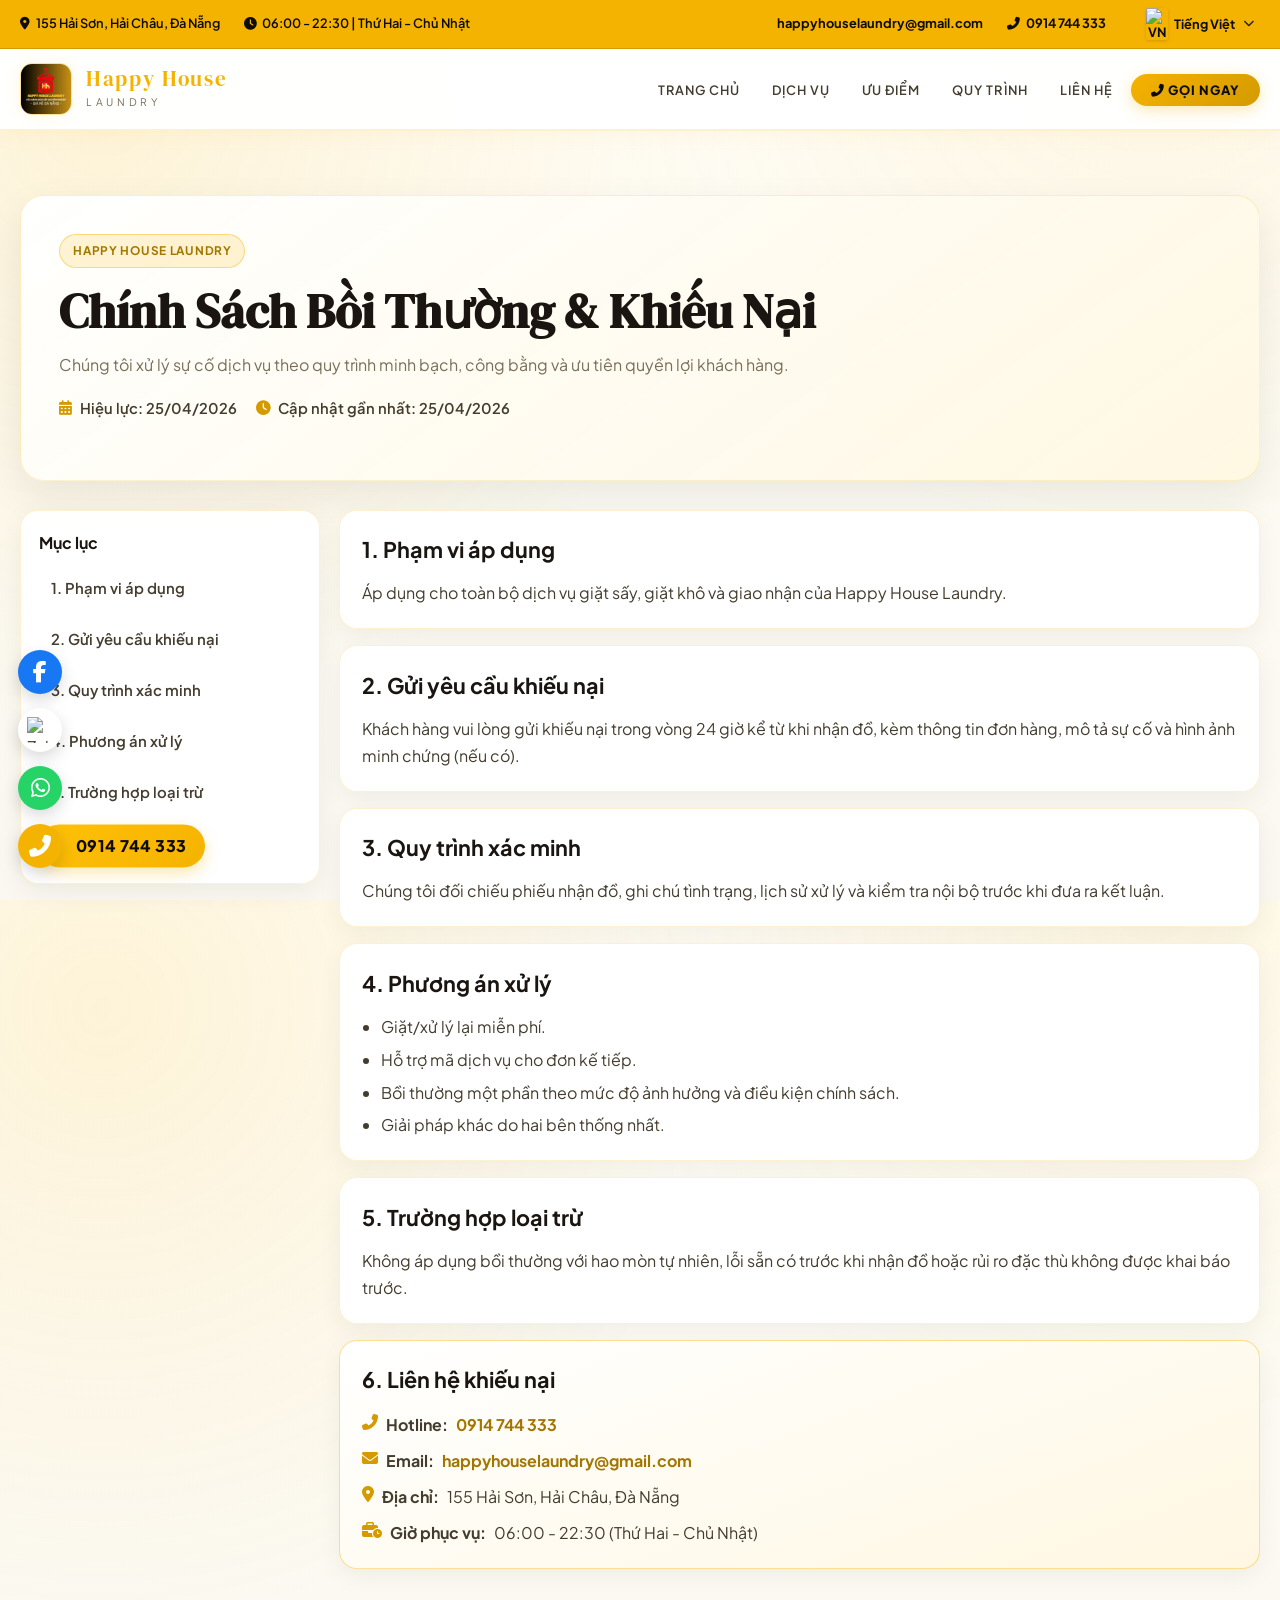
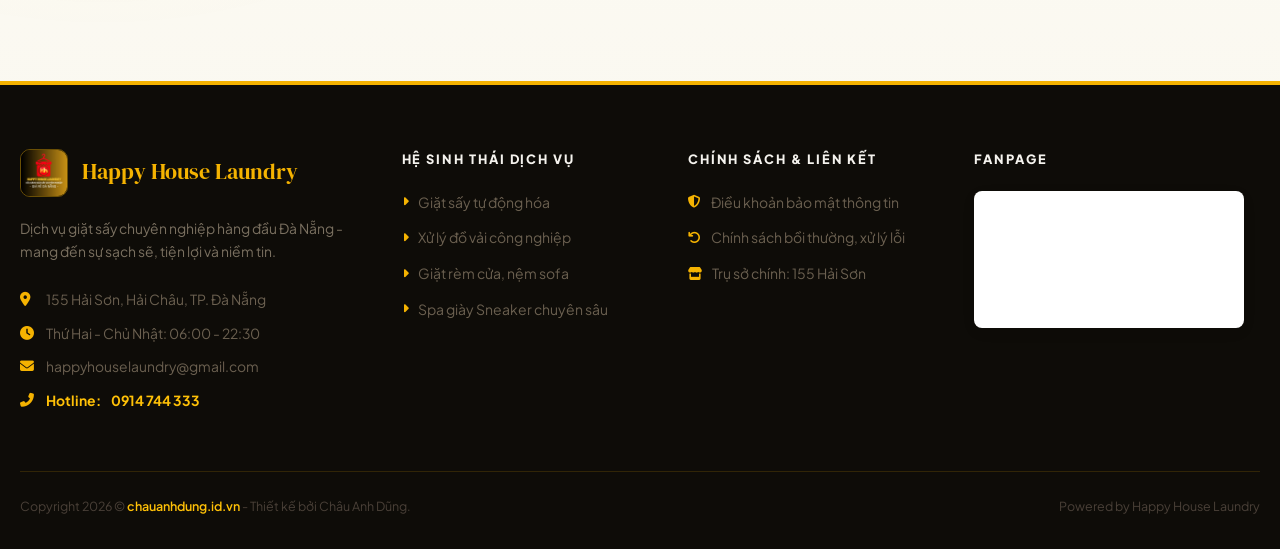
==== compensation-claims-policy-vi.html @ ca26ea30 "update" ====
<!DOCTYPE html>
<html lang="vi">
<head>
    <meta charset="UTF-8">
    <meta name="viewport" content="width=device-width, initial-scale=1.0">
    <title>Chính Sách Bồi Thường & Khiếu Nại | Happy House Laundry</title>
    <meta name="description" content="Chính sách bồi thường và xử lý khiếu nại của Happy House Laundry cho các vấn đề dịch vụ, hư hỏng và phương án xử lý.">
    <meta name="robots" content="index, follow">
    <link rel="canonical" href="https://happyhouselaundry.com/compensation-claims-policy-vi.html">
    <link rel="alternate" hreflang="vi" href="https://happyhouselaundry.com/compensation-claims-policy-vi.html">
    <link rel="alternate" hreflang="en" href="https://happyhouselaundry.com/compensation-claims-policy.html">
    <link rel="icon" type="image/png" sizes="32x32" href="/Picture/favicon-32x32.png">
    <link rel="apple-touch-icon" sizes="180x180" href="/Picture/apple-touch-icon.png">
    <link rel="preconnect" href="https://fonts.googleapis.com">
    <link rel="preconnect" href="https://fonts.gstatic.com" crossorigin>
    <link href="https://fonts.googleapis.com/css2?family=Plus+Jakarta+Sans:wght@300;400;500;600;700;800&family=DM+Serif+Display:ital@0;1&display=swap" rel="stylesheet">
    <link rel="stylesheet" href="https://cdnjs.cloudflare.com/ajax/libs/font-awesome/6.5.0/css/all.min.css">
    <link rel="stylesheet" href="./css/style.css">
</head>
<body class="policy-page">
    <div id="button-contact-vr">
        <a href="https://www.facebook.com/happyhouse.155haison" target="_blank" rel="noopener noreferrer" class="contact-btn contact-fb" aria-label="Facebook"><div class="contact-ring"></div><div class="contact-circle"><i class="fab fa-facebook-f"></i></div><span class="contact-tooltip">Fanpage Facebook</span></a>
        <a href="https://zalo.me/0914744333" target="_blank" rel="noopener noreferrer" class="contact-btn contact-zalo" aria-label="Zalo"><div class="contact-ring"></div><div class="contact-circle"><img src="https://upload.wikimedia.org/wikipedia/commons/9/91/Icon_of_Zalo.svg" alt="Zalo" onerror="this.onerror=null;this.src='https://page.widget.zalo.me/static/images/2.0/Logo.svg'" loading="lazy"></div><span class="contact-tooltip">Chat Zalo</span></a>
        <a href="https://wa.me/84914744333" target="_blank" rel="noopener noreferrer" class="contact-btn contact-wa" aria-label="WhatsApp"><div class="contact-ring"></div><div class="contact-circle"><i class="fab fa-whatsapp"></i></div><span class="contact-tooltip">Chat WhatsApp</span></a>
        <a href="tel:0914744333" class="contact-btn contact-phone" aria-label="Gọi ngay 0914 744 333"><div class="contact-ring"></div><div class="contact-circle"><i class="fas fa-phone-alt"></i></div><span class="phone-bar">0914 744 333</span></a>
    </div>

    <div class="top-bar" id="top-bar">
        <div class="container top-bar-inner">
            <div class="top-info"><span><i class="fas fa-map-marker-alt"></i>155 Hải Sơn, Hải Châu, Đà Nẵng</span><span><i class="fas fa-clock"></i>06:00 - 22:30 | Thứ Hai - Chủ Nhật</span></div>
            <div class="top-info">
                <span><a href="mailto:happyhouselaundry@gmail.com">happyhouselaundry@gmail.com</a></span>
                <span><i class="fas fa-phone-alt"></i><a href="tel:0914744333">0914 744 333</a></span>
                <div class="lang-selector">
                    <button class="lang-btn" aria-haspopup="true" aria-expanded="false"><img src="https://flagcdn.com/w20/vn.png" srcset="https://flagcdn.com/w40/vn.png 2x" alt="VN" class="flag" style="width:22px; border-radius:2px;" loading="lazy"> Tiếng Việt <i class="fas fa-chevron-down" style="font-size:0.7rem; margin-left:2px; color: var(--dark-800);"></i></button>
                    <ul class="lang-menu"><li><a href="compensation-claims-policy.html"><img src="https://flagcdn.com/w20/us.png" srcset="https://flagcdn.com/w40/us.png 2x" alt="US" class="flag" style="width:20px; border-radius:2px;" loading="lazy"> English</a></li></ul>
                </div>
            </div>
        </div>
    </div>

    <header class="navbar" id="main-nav" role="banner">
        <div class="container navbar-inner">
            <a href="index.html" class="logo-wrap" aria-label="Happy House Laundry - Trang chủ"><img src="./Picture/logo.jpg" alt="Logo Happy House Laundry" class="logo-img" loading="lazy"><div><div class="logo-text-main">Happy House</div><div class="logo-text-sub">Laundry</div></div></a>
            <nav aria-label="Điều hướng chính">
                <ul class="nav-links">
                    <li><a href="index.html#hero">Trang Chủ</a></li><li><a href="index.html#services">Dịch Vụ</a></li><li><a href="index.html#why-us">Ưu Điểm</a></li><li><a href="index.html#process">Quy Trình</a></li><li><a href="index.html#contact">Liên Hệ</a></li><li><a href="tel:0914744333" class="nav-cta"><i class="fas fa-phone-alt"></i> Gọi Ngay</a></li>
                </ul>
            </nav>
            <div class="mobile-controls"><a href="compensation-claims-policy.html" class="mobile-lang-btn" aria-label="Switch to English"><img src="https://flagcdn.com/w20/us.png" srcset="https://flagcdn.com/w40/us.png 2x" alt="EN" loading="lazy"><span>EN</span></a><button class="hamburger" id="hamburger-btn" aria-label="Mở menu" aria-expanded="false"><span></span><span></span><span></span></button></div>
        </div>
        <div class="mobile-nav" id="mobile-nav" role="navigation" aria-label="Menu di động">
            <a href="index.html#hero">Trang Chủ</a><a href="index.html#services">Dịch Vụ</a><a href="index.html#why-us">Ưu Điểm</a><a href="index.html#process">Quy Trình</a><a href="index.html#contact">Liên Hệ</a><a href="tel:0914744333" class="mobile-cta"><i class="fas fa-phone-alt"></i> Gọi Ngay: 0914 744 333</a>
        </div>
    </header>

    <main id="main-content" class="section-pad policy-main">
        <div class="container">
            <section class="policy-hero reveal">
                <span class="policy-eyebrow">Happy House Laundry</span>
                <h1>Chính Sách Bồi Thường &amp; Khiếu Nại</h1>
                <p>Chúng tôi xử lý sự cố dịch vụ theo quy trình minh bạch, công bằng và ưu tiên quyền lợi khách hàng.</p>
                <div class="policy-meta"><span><i class="fas fa-calendar-alt"></i> Hiệu lực: 25/04/2026</span><span><i class="fas fa-clock"></i> Cập nhật gần nhất: 25/04/2026</span></div>
            </section>
            <section class="policy-layout">
                <aside class="policy-toc reveal-left" aria-label="Mục lục chính sách bồi thường">
                    <h2>Mục lục</h2>
                    <ul><li><a href="#scope">1. Phạm vi áp dụng</a></li><li><a href="#submission">2. Gửi yêu cầu khiếu nại</a></li><li><a href="#investigation">3. Quy trình xác minh</a></li><li><a href="#resolution">4. Phương án xử lý</a></li><li><a href="#exclusions">5. Trường hợp loại trừ</a></li><li><a href="#contact">6. Liên hệ khiếu nại</a></li></ul>
                </aside>
                <div class="policy-content reveal-right">
                    <article class="policy-card" id="scope"><h2>1. Phạm vi áp dụng</h2><p>Áp dụng cho toàn bộ dịch vụ giặt sấy, giặt khô và giao nhận của Happy House Laundry.</p></article>
                    <article class="policy-card" id="submission"><h2>2. Gửi yêu cầu khiếu nại</h2><p>Khách hàng vui lòng gửi khiếu nại trong vòng 24 giờ kể từ khi nhận đồ, kèm thông tin đơn hàng, mô tả sự cố và hình ảnh minh chứng (nếu có).</p></article>
                    <article class="policy-card" id="investigation"><h2>3. Quy trình xác minh</h2><p>Chúng tôi đối chiếu phiếu nhận đồ, ghi chú tình trạng, lịch sử xử lý và kiểm tra nội bộ trước khi đưa ra kết luận.</p></article>
                    <article class="policy-card" id="resolution"><h2>4. Phương án xử lý</h2><ul><li>Giặt/xử lý lại miễn phí.</li><li>Hỗ trợ mã dịch vụ cho đơn kế tiếp.</li><li>Bồi thường một phần theo mức độ ảnh hưởng và điều kiện chính sách.</li><li>Giải pháp khác do hai bên thống nhất.</li></ul></article>
                    <article class="policy-card" id="exclusions"><h2>5. Trường hợp loại trừ</h2><p>Không áp dụng bồi thường với hao mòn tự nhiên, lỗi sẵn có trước khi nhận đồ hoặc rủi ro đặc thù không được khai báo trước.</p></article>
                    <article class="policy-card policy-contact-card" id="contact"><h2>6. Liên hệ khiếu nại</h2><div class="policy-contact-grid"><div><i class="fas fa-phone-alt"></i> <strong>Hotline:</strong> <a href="tel:0914744333">0914 744 333</a></div><div><i class="fas fa-envelope"></i> <strong>Email:</strong> <a href="mailto:happyhouselaundry@gmail.com">happyhouselaundry@gmail.com</a></div><div><i class="fas fa-map-marker-alt"></i> <strong>Địa chỉ:</strong> 155 Hải Sơn, Hải Châu, Đà Nẵng</div><div><i class="fas fa-business-time"></i> <strong>Giờ phục vụ:</strong> 06:00 - 22:30 (Thứ Hai - Chủ Nhật)</div></div></article>
                </div>
            </section>
        </div>
    </main>

    <button id="back-to-top" class="back-to-top" aria-label="Cuộn lên đầu trang"><i class="fas fa-arrow-up"></i></button>
    <footer class="footer" id="footer" role="contentinfo">
        <div class="container">
            <div class="footer-grid">
                <div class="footer-brand"><div class="footer-logo-row"><img src="./Picture/logo.jpg" alt="Logo Happy House Laundry" class="footer-logo-img" loading="lazy"><span class="footer-brand-name">Happy House Laundry</span></div><p class="footer-brand-desc">Dịch vụ giặt sấy chuyên nghiệp hàng đầu Đà Nẵng - mang đến sự sạch sẽ, tiện lợi và niềm tin.</p><div class="footer-contact-row"><i class="fas fa-map-marker-alt"></i> 155 Hải Sơn, Hải Châu, TP. Đà Nẵng</div><div class="footer-contact-row"><i class="fas fa-clock"></i> Thứ Hai - Chủ Nhật: 06:00 - 22:30</div><div class="footer-contact-row"><i class="fas fa-envelope"></i> <a href="mailto:happyhouselaundry@gmail.com">happyhouselaundry@gmail.com</a></div><div class="footer-contact-row" style="color: var(--gold-400); font-weight: 700;"><i class="fas fa-phone-alt"></i> Hotline: <a href="tel:0914744333" style="color: var(--gold-400);">0914 744 333</a></div></div>
                <div><h4 class="footer-title">Hệ Sinh Thái Dịch Vụ</h4><ul class="footer-links"><li><a href="index.html#services"><i class="fas fa-caret-right"></i> Giặt sấy tự động hóa</a></li><li><a href="index.html#services"><i class="fas fa-caret-right"></i> Xử lý đồ vải công nghiệp</a></li><li><a href="index.html#services"><i class="fas fa-caret-right"></i> Giặt rèm cửa, nệm sofa</a></li><li><a href="index.html#services"><i class="fas fa-caret-right"></i> Spa giày Sneaker chuyên sâu</a></li></ul></div>
                <div><h4 class="footer-title">Chính Sách & Liên Kết</h4><ul class="footer-links"><li><a href="privacy-policy-vi.html"><i class="fas fa-shield-alt"></i> Điều khoản bảo mật thông tin</a></li><li><a href="compensation-claims-policy-vi.html"><i class="fas fa-undo"></i> Chính sách bồi thường, xử lý lỗi</a></li><li><a href="index.html#contact"><i class="fas fa-store"></i> Trụ sở chính: 155 Hải Sơn</a></li></ul></div>
                <div><h4 class="footer-title">Fanpage</h4><div style="border-radius: 8px; overflow: hidden; background: var(--white); box-shadow: 0 4px 15px rgba(0,0,0,0.05); display: inline-block;"><iframe loading="lazy" src="https://www.facebook.com/plugins/page.php?href=https%3A%2F%2Fwww.facebook.com%2Fhappyhouse.155haison&tabs=&width=270&height=130&small_header=false&adapt_container_width=true&hide_cover=false&show_facepile=false&appId" width="270" height="130" style="border:none;overflow:hidden" scrolling="no" frameborder="0" allowfullscreen="true" allow="autoplay; clipboard-write; encrypted-media; picture-in-picture; web-share"></iframe></div></div>
            </div>
            <div class="footer-bottom"><p>Copyright 2026 © <a href="https://chauanhdung.id.vn" target="_blank" rel="noopener noreferrer">chauanhdung.id.vn</a> - Thiết kế bởi Châu Anh Dũng.</p><p>Powered by Happy House Laundry</p></div>
        </div>
    </footer>
    <script src="./js/main.js" defer></script>
</body>
</html>
---- css/style.css ----
/* ============================================================
   HAPPY HOUSE LAUNDRY — style.css (Optimized v2)
   ============================================================ */

/* ============================================================
   LANGUAGE SELECTOR
   ============================================================ */
.lang-selector {
    position: relative;
    margin-left: 0.5rem;
}

.lang-btn {
    background: transparent;
    border: none;
    padding: 0;
    margin-left: 0.5rem;
    font-family: var(--font-body);
    font-size: 0.8rem;
    font-weight: 700;
    color: var(--dark-950);
    cursor: pointer;
    display: flex;
    align-items: center;
    gap: 0.4rem;
    transition: color 0.25s;
}

.lang-btn:hover {
    color: var(--dark-800);
}

.lang-btn img.flag {
    width: 22px;
    border-radius: 2px;
    box-shadow: 0 1px 3px rgba(0, 0, 0, 0.15);
}

.lang-menu {
    position: absolute;
    top: calc(100% + 10px);
    right: 0;
    background: var(--white);
    border: 1px solid var(--border-subtle);
    border-radius: 8px;
    box-shadow: 0 10px 25px rgba(0, 0, 0, 0.1);
    list-style: none;
    min-width: 130px;
    opacity: 0;
    visibility: hidden;
    transform: translateY(-10px);
    transition: all 0.3s var(--ease-smooth);
    z-index: 100;
}

.lang-selector:hover .lang-menu,
.lang-menu.show {
    opacity: 1;
    visibility: visible;
    transform: translateY(0);
}

.lang-menu a {
    display: flex !important;
    align-items: center;
    gap: 0.5rem;
    padding: 0.75rem 1rem !important;
    color: var(--text-secondary) !important;
    text-transform: none !important;
    font-weight: 500 !important;
    letter-spacing: normal !important;
    border-radius: 8px;
}

.lang-menu a::after {
    display: none !important;
}

.lang-menu a:hover {
    background: var(--light-50);
    color: var(--gold-600) !important;
}

.mobile-lang-switch {
    border-top: 1px solid var(--light-200);
    margin-top: 1rem;
    padding-top: 1rem;
}

.mobile-lang-switch a {
    display: flex !important;
    align-items: center;
    gap: 0.5rem;
    border-bottom: none !important;
    font-size: 0.95rem !important;
    color: var(--text-primary) !important;
}

/* ============================================================
   DESIGN SYSTEM — CSS VARIABLES
   ============================================================ */
:root {
    /* GOLD PALETTE */
    --gold-100: #FFF8E1;
    --gold-200: #FFECB3;
    --gold-300: #FFD54F;
    --gold-400: #FFC107;
    --gold-500: #F5B301;
    --gold-600: #D49A00;
    --gold-700: #A37600;
    --gold-glow: rgba(245, 179, 1, 0.30);
    --gold-glow-sm: rgba(245, 179, 1, 0.12);

    /* BASE */
    --white: #FFFFFF;
    --off-white: #FDFCF8;
    --light-50: #FAF9F5;
    --light-100: #F5F2EA;
    --light-200: #EDE9DC;
    --light-300: #DDD7C8;

    /* DARK */
    --dark-950: #0E0C08;
    --dark-900: #1A1713;
    --dark-800: #241F18;
    --dark-700: #302A20;

    /* TEXT */
    --text-primary: #1A1510;
    --text-secondary: #443C2E;
    --text-muted: #7A6E58;
    --text-gold: var(--gold-600);

    /* SURFACES */
    --surface-base: var(--white);
    --surface-raised: var(--off-white);
    --surface-card: var(--light-100);

    /* BORDERS */
    --border-subtle: rgba(245, 179, 1, 0.18);
    --border-medium: rgba(245, 179, 1, 0.40);
    --border-strong: rgba(245, 179, 1, 0.75);

    /* FONTS */
    --font-display: 'DM Serif Display', serif;
    --font-body: 'Plus Jakarta Sans', sans-serif;

    /* SPACING */
    --space-xs: 0.5rem;
    --space-sm: 1rem;
    --space-md: 2rem;
    --space-lg: 4rem;
    --space-xl: 7rem;

    /* TRANSITION */
    --ease-smooth: cubic-bezier(0.4, 0, 0.2, 1);
}

/* ============================================================
   RESET & BASE
   ============================================================ */
*,
*::before,
*::after {
    box-sizing: border-box;
    margin: 0;
    padding: 0;
}

html {
    scroll-behavior: smooth;
    overflow-x: hidden;
    height: 100%;
}

body {
    font-family: var(--font-body);
    background-color: var(--white);
    color: var(--text-secondary);
    line-height: 1.7;
    overflow-x: hidden;
    margin: 0;
    padding: 0;
    min-height: 100%;
    isolation: isolate;
}

img {
    max-width: 100%;
    display: block;
}

a {
    text-decoration: none;
    color: inherit;
}

/* ============================================================
   LAYOUT UTILITIES
   ============================================================ */
.container {
    width: min(1280px, 100% - 2.5rem);
    margin-inline: auto;
}

.section-pad {
    padding-block: var(--space-xl);
}

.section-pad-sm {
    padding-block: var(--space-lg);
}

/* ============================================================
   ANIMATIONS
   ============================================================ */
@keyframes fadeInUp {
    from {
        opacity: 0;
        transform: translateY(32px);
    }

    to {
        opacity: 1;
        transform: translateY(0);
    }
}

@keyframes fadeInLeft {
    from {
        opacity: 0;
        transform: translateX(-32px);
    }

    to {
        opacity: 1;
        transform: translateX(0);
    }
}

@keyframes fadeInRight {
    from {
        opacity: 0;
        transform: translateX(32px);
    }

    to {
        opacity: 1;
        transform: translateX(0);
    }
}

@keyframes glow-pulse {

    0%,
    100% {
        box-shadow: 0 0 20px var(--gold-glow);
    }

    50% {
        box-shadow: 0 0 40px var(--gold-glow), 0 0 80px rgba(245, 179, 1, 0.15);
    }
}

@keyframes spin-slow {
    from {
        transform: rotate(0deg);
    }

    to {
        transform: rotate(360deg);
    }
}

@keyframes shimmer {
    0% {
        background-position: -200% center;
    }

    100% {
        background-position: 200% center;
    }
}

@keyframes float-badge {

    0%,
    100% {
        transform: translateY(0);
    }

    50% {
        transform: translateY(-8px);
    }
}

@keyframes bar-grow {
    from {
        width: 0;
    }

    to {
        width: 6rem;
    }
}

@keyframes contact-pulse {
    0% {
        transform: scale(1);
        opacity: 0.8;
    }

    50%,
    100% {
        transform: scale(1.6);
        opacity: 0;
    }
}

@keyframes ring-shake {

    0%,
    100% {
        transform: rotate(0deg);
    }

    25% {
        transform: rotate(-20deg);
    }

    75% {
        transform: rotate(20deg);
    }
}

@keyframes phone-shake {

    0%,
    50%,
    100% {
        transform: rotate(0deg);
    }

    10%,
    30% {
        transform: rotate(-15deg);
    }

    20%,
    40% {
        transform: rotate(15deg);
    }
}

@keyframes phone-pause {

    0%,
    100% {
        transform: rotate(0deg);
    }
}

/* ============================================================
   SCROLL REVEAL
   ============================================================ */
.reveal {
    opacity: 0;
    transform: translateY(28px);
    transition: opacity 0.7s var(--ease-smooth), transform 0.7s var(--ease-smooth);
}

.reveal.visible {
    opacity: 1;
    transform: translateY(0);
}

.reveal-left {
    opacity: 0;
    transform: translateX(-28px);
    transition: opacity 0.7s var(--ease-smooth), transform 0.7s var(--ease-smooth);
}

.reveal-left.visible {
    opacity: 1;
    transform: translateX(0);
}

.reveal-right {
    opacity: 0;
    transform: translateX(28px);
    transition: opacity 0.7s var(--ease-smooth), transform 0.7s var(--ease-smooth);
}

.reveal-right.visible {
    opacity: 1;
    transform: translateX(0);
}

/* Stagger delays */
.delay-1 {
    transition-delay: 0.10s;
}

.delay-2 {
    transition-delay: 0.20s;
}

.delay-3 {
    transition-delay: 0.30s;
}

.delay-4 {
    transition-delay: 0.40s;
}

.delay-5 {
    transition-delay: 0.50s;
}

.delay-6 {
    transition-delay: 0.60s;
}

/* ============================================================
   TYPOGRAPHY
   ============================================================ */
.display-title {
    font-family: var(--font-display);
    color: var(--text-primary);
    line-height: 1.15;
}

.section-label {
    font-size: 0.75rem;
    font-weight: 700;
    letter-spacing: 0.2em;
    text-transform: uppercase;
    color: var(--gold-500);
    display: inline-flex;
    align-items: center;
    gap: 0.5rem;
}

.section-label::before {
    content: '';
    display: inline-block;
    width: 1.5rem;
    height: 2px;
    background: var(--gold-500);
    border-radius: 2px;
}

/* ============================================================
   GOLD DIVIDER
   ============================================================ */
.gold-divider {
    width: 4rem;
    height: 3px;
    background: linear-gradient(90deg, var(--gold-500), var(--gold-300), var(--gold-500));
    background-size: 200% 100%;
    border-radius: 99px;
    animation: shimmer 2.5s ease infinite;
}

/* ============================================================
   BUTTON SYSTEM
   ============================================================ */
.btn {
    display: inline-flex;
    align-items: center;
    gap: 0.625rem;
    font-family: var(--font-body);
    font-weight: 700;
    font-size: 0.875rem;
    letter-spacing: 0.05em;
    text-transform: uppercase;
    border-radius: 9999px;
    padding: 0.875rem 2rem;
    transition: all 0.3s var(--ease-smooth);
    cursor: pointer;
    border: none;
}

.btn-primary {
    background: linear-gradient(135deg, var(--gold-500) 0%, var(--gold-400) 50%, var(--gold-600) 100%);
    color: var(--dark-950);
    box-shadow: 0 4px 20px var(--gold-glow);
}

.btn-primary:hover {
    transform: translateY(-2px);
    box-shadow: 0 8px 30px var(--gold-glow), 0 0 0 3px var(--gold-300);
    background: linear-gradient(135deg, var(--gold-400) 0%, var(--gold-500) 50%, var(--gold-500) 100%);
}

.btn-outline {
    background: transparent;
    color: var(--gold-700);
    border: 2px solid var(--gold-500);
}

.btn-outline:hover {
    background: var(--gold-100);
    border-color: var(--gold-600);
    box-shadow: 0 4px 16px var(--gold-glow-sm);
    transform: translateY(-2px);
}

/* ============================================================
   TOP BAR
   ============================================================ */
.top-bar {
    background: var(--gold-500);
    border-bottom: 1px solid var(--gold-600);
    padding: 0.5rem 0;
    font-size: 0.8rem;
    color: var(--dark-950);
    font-weight: 600;
    position: relative;
    z-index: 1000;
}

.top-bar-inner {
    display: flex;
    justify-content: space-between;
    align-items: center;
}

.top-bar a {
    color: var(--dark-950);
    font-weight: 700;
}

.top-bar a:hover {
    color: var(--dark-800);
    text-decoration: underline;
}

.top-bar .top-info {
    display: flex;
    gap: 1.5rem;
    align-items: center;
}

.top-bar .top-info i {
    color: var(--dark-950);
    margin-right: 0.35rem;
}

/* ============================================================
   NAVIGATION
   ============================================================ */
.navbar {
    position: sticky;
    top: 0;
    z-index: 900;
    background: rgba(255, 255, 255, 0.96);
    backdrop-filter: blur(20px);
    -webkit-backdrop-filter: blur(20px);
    border-bottom: 2px solid var(--border-subtle);
    box-shadow: 0 2px 20px rgba(245, 179, 1, 0.08);
    padding: 0.875rem 0;
}

.navbar-inner {
    display: flex;
    align-items: center;
    justify-content: space-between;
    gap: 1rem;
}

/* Logo */
.logo-wrap {
    display: flex;
    align-items: center;
    gap: 0.875rem;
}

.logo-img {
    width: 52px;
    height: 52px;
    border-radius: 12px;
    object-fit: cover;
    border: 1.5px solid var(--border-medium);
    box-shadow: 0 0 16px var(--gold-glow-sm);
    transition: transform 0.3s var(--ease-smooth), box-shadow 0.3s;
}

.logo-wrap:hover .logo-img {
    transform: scale(1.06);
    box-shadow: 0 0 24px var(--gold-glow);
}

.logo-text-main {
    font-family: var(--font-display);
    font-size: 1.3rem;
    color: var(--gold-500);
    letter-spacing: 0.08em;
    line-height: 1.1;
}

.logo-text-sub {
    font-size: 0.65rem;
    letter-spacing: 0.35em;
    text-transform: uppercase;
    color: var(--text-muted);
    margin-top: 2px;
}

/* Nav links */
.nav-links {
    display: flex;
    align-items: center;
    gap: 0.25rem;
    list-style: none;
}

.nav-links a {
    font-size: 0.8rem;
    font-weight: 600;
    letter-spacing: 0.08em;
    text-transform: uppercase;
    color: var(--text-secondary);
    padding: 0.5rem 0.875rem;
    border-radius: 6px;
    position: relative;
    transition: color 0.25s;
}

.nav-links a::after {
    content: '';
    position: absolute;
    bottom: 2px;
    left: 0.875rem;
    right: 0.875rem;
    height: 2px;
    background: var(--gold-500);
    border-radius: 9999px;
    transform: scaleX(0);
    transform-origin: right;
    transition: transform 0.3s var(--ease-smooth);
}

.nav-links a:hover {
    color: var(--gold-600);
}

.nav-links a:hover::after,
.nav-links a.active::after {
    transform: scaleX(1);
    transform-origin: left;
}

.nav-links a.active {
    color: var(--gold-600);
}

.nav-links .nav-cta {
    background: linear-gradient(135deg, var(--gold-500), var(--gold-600));
    color: var(--dark-950);
    padding: 0.5rem 1.25rem;
    border-radius: 9999px;
    font-weight: 800;
    box-shadow: 0 4px 16px var(--gold-glow);
}

.nav-links .nav-cta:hover {
    transform: translateY(-1px);
    box-shadow: 0 6px 22px var(--gold-glow);
}

.nav-links .nav-cta::after {
    display: none;
}

/* Mobile controls */
.mobile-controls {
    display: none;
    align-items: center;
    gap: 0.5rem;
}

.mobile-lang-btn {
    display: flex;
    align-items: center;
    gap: 0.35rem;
    padding: 0.35rem 0.625rem;
    border-radius: 8px;
    border: 1.5px solid var(--border-medium);
    background: var(--white);
    color: var(--text-secondary);
    font-family: var(--font-body);
    font-size: 0.72rem;
    font-weight: 700;
    letter-spacing: 0.08em;
    text-decoration: none;
    transition: border-color 0.2s, background 0.2s, color 0.2s;
    min-height: 36px;
}

.mobile-lang-btn img {
    width: 20px;
    height: auto;
    border-radius: 2px;
    box-shadow: 0 1px 3px rgba(0, 0, 0, 0.15);
    flex-shrink: 0;
}

.mobile-lang-btn span {
    line-height: 1;
}

.mobile-lang-btn:hover {
    border-color: var(--gold-500);
    background: var(--gold-100);
    color: var(--gold-700);
}

/* Hamburger */
.hamburger {
    display: none;
    flex-direction: column;
    gap: 5px;
    background: none;
    border: none;
    cursor: pointer;
    padding: 0.5rem;
}

.hamburger span {
    display: block;
    width: 24px;
    height: 2px;
    background: var(--gold-500);
    border-radius: 2px;
    transition: all 0.3s;
}

.hamburger.open span:nth-child(1) {
    transform: translateY(7px) rotate(45deg);
}

.hamburger.open span:nth-child(2) {
    opacity: 0;
}

.hamburger.open span:nth-child(3) {
    transform: translateY(-7px) rotate(-45deg);
}

/* Mobile nav drawer */
.mobile-nav {
    display: none;
    background: var(--white);
    border-bottom: 2px solid var(--border-subtle);
    padding: 1.25rem var(--space-sm);
    box-shadow: 0 8px 24px rgba(0, 0, 0, 0.06);
}

.mobile-nav.open {
    display: block;
}

.mobile-nav a {
    display: block;
    padding: 0.75rem 0;
    border-bottom: 1px solid var(--light-200);
    font-weight: 600;
    letter-spacing: 0.06em;
    text-transform: uppercase;
    font-size: 0.875rem;
    color: var(--text-secondary);
    transition: color 0.2s, padding-left 0.2s;
}

.mobile-nav a:hover {
    color: var(--gold-600);
    padding-left: 0.5rem;
}

.mobile-nav .mobile-cta {
    margin-top: 1rem;
    display: block;
    text-align: center;
    color: var(--dark-950);
    background: linear-gradient(135deg, var(--gold-500), var(--gold-600));
    border-radius: 9999px;
    padding: 0.875rem;
    font-weight: 800;
    box-shadow: 0 4px 16px var(--gold-glow);
}

/* ============================================================
   FLOATING CONTACT BUTTONS
   ============================================================ */
#button-contact-vr {
    position: fixed;
    bottom: 30px;
    left: 16px;
    z-index: 1000;
    display: flex;
    flex-direction: column;
    gap: 10px;
}

#button-contact-vr .contact-btn {
    position: relative;
    width: 48px;
    height: 48px;
    display: flex;
    align-items: center;
    justify-content: center;
    text-decoration: none;
    cursor: pointer;
}

#button-contact-vr .contact-ring {
    position: absolute;
    width: 100%;
    height: 100%;
    border-radius: 50%;
    border: 2px solid transparent;
    animation: contact-pulse 2s infinite var(--ease-smooth);
    pointer-events: none;
    z-index: 1;
}

#button-contact-vr .contact-circle {
    position: relative;
    width: 44px;
    height: 44px;
    border-radius: 50%;
    display: flex;
    align-items: center;
    justify-content: center;
    z-index: 2;
    box-shadow: 0 6px 16px rgba(0, 0, 0, 0.15);
    transition: transform 0.4s cubic-bezier(0.175, 0.885, 0.32, 1.275), box-shadow 0.4s;
    background-color: var(--color-brand);
    overflow: hidden;
}

#button-contact-vr .contact-circle i {
    color: #fff;
    font-size: 22px;
    line-height: 1;
    transition: transform 0.4s;
}

#button-contact-vr .contact-circle img {
    width: 26px;
    height: 26px;
    object-fit: contain;
    transition: transform 0.4s;
}

#button-contact-vr .contact-btn:hover .contact-circle {
    transform: scale(1.15);
    box-shadow: 0 8px 25px rgba(0, 0, 0, 0.25);
}

#button-contact-vr .contact-btn:hover .contact-circle i,
#button-contact-vr .contact-btn:hover .contact-circle img {
    transform: scale(1.1);
}

#button-contact-vr .contact-btn:hover .contact-circle i.fa-phone-alt {
    animation: ring-shake 0.4s ease-in-out infinite alternate;
}

/* Tooltip */
#button-contact-vr .contact-tooltip {
    position: absolute;
    left: 65px;
    background: #fff;
    color: var(--text-secondary);
    padding: 8px 16px;
    border-radius: 50px;
    font-size: 0.85rem;
    font-weight: 700;
    font-family: var(--font-body);
    white-space: nowrap;
    box-shadow: 0 4px 20px rgba(0, 0, 0, 0.1);
    opacity: 0;
    visibility: hidden;
    transform: translateX(-15px);
    transition: all 0.3s var(--ease-smooth);
    pointer-events: none;
    border: 1px solid var(--border-medium);
}

#button-contact-vr .contact-tooltip::before {
    content: '';
    position: absolute;
    left: -6px;
    top: 50%;
    transform: translateY(-50%);
    border-width: 6px 7px 6px 0;
    border-style: solid;
    border-color: transparent var(--gold-300) transparent transparent;
    z-index: -1;
}

#button-contact-vr .contact-tooltip::after {
    content: '';
    position: absolute;
    left: -5px;
    top: 50%;
    transform: translateY(-50%);
    border-width: 5px 6px 5px 0;
    border-style: solid;
    border-color: transparent #fff transparent transparent;
}

#button-contact-vr .contact-btn:hover .contact-tooltip {
    opacity: 1;
    visibility: visible;
    transform: translateX(0);
}

/* Brand Colors */
.contact-fb {
    --color-brand: #1877F2;
}

.contact-fb .contact-ring {
    border-color: rgba(24, 119, 242, 0.5);
}

.contact-fb .contact-circle {
    box-shadow: 0 4px 15px rgba(24, 119, 242, 0.3);
}

.contact-zalo {
    --color-brand: #fff;
}

.contact-zalo .contact-circle {
    box-shadow: 0 4px 15px rgba(0, 104, 255, 0.25);
}

.contact-zalo .contact-ring {
    border-color: rgba(0, 104, 255, 0.5);
}

.contact-wa {
    --color-brand: #25D366;
}

.contact-wa .contact-ring {
    border-color: rgba(37, 211, 102, 0.5);
}

.contact-wa .contact-circle {
    box-shadow: 0 4px 15px rgba(37, 211, 102, 0.3);
}

.contact-phone {
    --color-brand: var(--gold-500);
}

.contact-phone .contact-circle {
    box-shadow: 0 4px 15px rgba(245, 179, 1, 0.4);
}

.contact-phone .contact-circle i {
    color: var(--dark-950);
}

.contact-phone .contact-ring {
    border-color: rgba(245, 179, 1, 0.6);
}

.contact-phone .contact-circle i {
    animation: phone-shake 1.5s ease-in-out 3, phone-pause 4s 4.5s infinite;
}

/* Phone bar */
.phone-bar {
    position: absolute;
    left: 22px;
    top: 50%;
    transform: translateY(-50%);
    background: linear-gradient(135deg, var(--gold-400), var(--gold-500));
    color: var(--dark-950);
    padding: 8px 18px 8px 38px;
    border-radius: 30px;
    font-family: var(--font-body);
    font-weight: 800;
    font-size: 1rem;
    letter-spacing: 0.03em;
    white-space: nowrap;
    z-index: 1;
    box-shadow: 0 6px 16px rgba(245, 179, 1, 0.3);
    transition: all 0.3s var(--ease-smooth);
}

.phone-bar:hover {
    color: var(--dark-950);
    background: linear-gradient(135deg, var(--gold-300), var(--gold-400));
    padding-left: 42px;
}

/* ============================================================
   HERO SECTION
   ============================================================ */
.hero {
    background: linear-gradient(145deg, var(--off-white) 0%, var(--gold-100) 50%, var(--light-50) 100%);
    position: relative;
    overflow: hidden;
    padding-block: 5rem 6rem;
}

.hero-glow-1 {
    position: absolute;
    top: -80px;
    left: -80px;
    width: 550px;
    height: 550px;
    background: radial-gradient(circle, rgba(245, 179, 1, 0.18) 0%, transparent 70%);
    pointer-events: none;
}

.hero-glow-2 {
    position: absolute;
    bottom: -60px;
    right: -60px;
    width: 450px;
    height: 450px;
    background: radial-gradient(circle, rgba(245, 179, 1, 0.12) 0%, transparent 70%);
    pointer-events: none;
}

.hero-grid {
    display: grid;
    grid-template-columns: 1fr 1fr;
    gap: 4rem;
    align-items: center;
}

.hero-img-wrap {
    position: relative;
}

.hero-img-frame {
    border-radius: 24px;
    overflow: hidden;
    position: relative;
    aspect-ratio: 4/5;
    border: 3px solid var(--gold-300);
    box-shadow: 0 20px 60px rgba(245, 179, 1, 0.20), 0 4px 20px rgba(0, 0, 0, 0.10);
}

.hero-img-frame img {
    width: 100%;
    height: 100%;
    object-fit: cover;
    transition: transform 0.8s var(--ease-smooth);
}

.hero-img-frame:hover img {
    transform: scale(1.04);
}

.hero-img-frame::before {
    content: '';
    position: absolute;
    inset: 0;
    background: linear-gradient(135deg, rgba(245, 179, 1, 0.10) 0%, transparent 50%);
    z-index: 1;
    pointer-events: none;
}

.hero-badge {
    position: absolute;
    bottom: -1.5rem;
    right: -1.5rem;
    width: 130px;
    height: 130px;
    border-radius: 50%;
    background: linear-gradient(135deg, var(--gold-500), var(--gold-600));
    color: var(--dark-950);
    display: flex;
    flex-direction: column;
    align-items: center;
    justify-content: center;
    text-align: center;
    box-shadow: 0 8px 30px var(--gold-glow), 0 0 0 6px var(--off-white);
    animation: float-badge 3.5s ease-in-out infinite;
    z-index: 10;
}

.hero-badge .badge-num {
    font-family: var(--font-display);
    font-size: 2.5rem;
    line-height: 1;
    font-weight: bold;
}

.hero-badge .badge-label {
    font-size: 0.65rem;
    font-weight: 700;
    text-transform: uppercase;
    letter-spacing: 0.08em;
    line-height: 1.3;
    margin-top: 2px;
}

.hero-tag {
    display: inline-flex;
    align-items: center;
    gap: 0.5rem;
    background: var(--gold-200);
    border: 1.5px solid var(--gold-400);
    color: var(--gold-700);
    font-size: 0.75rem;
    font-weight: 700;
    letter-spacing: 0.15em;
    text-transform: uppercase;
    padding: 0.4rem 1rem;
    border-radius: 9999px;
    margin-bottom: 1.5rem;
    animation: fadeInUp 0.7s ease forwards;
}

.hero-title {
    font-family: var(--font-display);
    font-size: clamp(2.2rem, 4.5vw, 3.6rem);
    color: var(--text-primary);
    line-height: 1.15;
    margin-bottom: 1.25rem;
    animation: fadeInUp 0.7s ease 0.1s both;
}

.hero-title .gold {
    color: var(--gold-600);
}

.hero-desc {
    color: var(--text-muted);
    font-size: 1.05rem;
    line-height: 1.8;
    margin-bottom: 2rem;
    animation: fadeInUp 0.7s ease 0.2s both;
}

.hero-features {
    list-style: none;
    display: flex;
    flex-direction: column;
    gap: 0.875rem;
    margin-bottom: 2.5rem;
    animation: fadeInUp 0.7s ease 0.3s both;
}

.hero-features li {
    display: flex;
    align-items: center;
    gap: 0.875rem;
    font-size: 0.95rem;
    color: var(--text-secondary);
}

.hero-features .feat-icon {
    width: 36px;
    height: 36px;
    border-radius: 8px;
    background: var(--gold-200);
    border: 1.5px solid var(--gold-400);
    color: var(--gold-600);
    display: flex;
    align-items: center;
    justify-content: center;
    font-size: 0.9rem;
    flex-shrink: 0;
}

.hero-actions {
    display: flex;
    gap: 1rem;
    flex-wrap: wrap;
    animation: fadeInUp 0.7s ease 0.4s both;
}

/* ============================================================
   TRUST STRIP
   ============================================================ */
.trust-strip {
    background: var(--gold-500);
    padding: 3rem 0;
}

.trust-grid {
    display: grid;
    grid-template-columns: repeat(4, 1fr);
    gap: 2rem;
    text-align: center;
}

.trust-num {
    font-family: var(--font-display);
    font-size: 2.75rem;
    color: var(--dark-950);
    line-height: 1;
    margin-bottom: 0.35rem;
}

.trust-label {
    font-size: 0.8rem;
    font-weight: 700;
    text-transform: uppercase;
    letter-spacing: 0.12em;
    color: var(--dark-800);
}

.trust-divider {
    width: 1px;
    background: rgba(0, 0, 0, 0.15);
    align-self: stretch;
}

/* ============================================================
   PILLARS (Three Values)
   ============================================================ */
.pillars-grid {
    display: grid;
    grid-template-columns: repeat(3, 1fr);
    gap: 1.5rem;
}

.pillar-card {
    background: var(--dark-700);
    border: 1.5px solid rgba(245, 179, 1, 0.20);
    border-radius: 20px;
    padding: 2rem;
    text-align: center;
    transition: border-color 0.3s, transform 0.3s, box-shadow 0.3s;
}

.pillar-card:hover {
    border-color: var(--gold-400);
    transform: translateY(-6px);
    box-shadow: 0 12px 40px rgba(245, 179, 1, 0.12), 0 0 0 1px var(--gold-300);
}

.pillar-icon {
    width: 58px;
    height: 58px;
    border-radius: 14px;
    background: var(--gold-100);
    border: 1.5px solid var(--gold-300);
    color: var(--gold-600);
    display: flex;
    align-items: center;
    justify-content: center;
    font-size: 1.5rem;
    margin: 0 auto 1.25rem;
    transition: background 0.3s, box-shadow 0.3s;
}

.pillar-card:hover .pillar-icon {
    background: var(--gold-200);
    box-shadow: 0 0 20px var(--gold-glow);
}

.pillar-title {
    font-size: 1.1rem;
    font-weight: 700;
    color: var(--off-white);
    margin-bottom: 0.75rem;
}

.pillar-desc {
    font-size: 0.9rem;
    color: var(--light-300);
    line-height: 1.7;
}

/* ============================================================
   SERVICES SECTION
   ============================================================ */
.services-section {
    background: var(--light-50);
}

.services-grid {
    display: grid;
    grid-template-columns: repeat(3, 1fr);
    gap: 1.5rem;
}

.service-card {
    border-radius: 20px;
    overflow: hidden;
    position: relative;
    aspect-ratio: 3/4;
    border: 1px solid var(--border-subtle);
    cursor: pointer;
    transition: border-color 0.3s, box-shadow 0.3s;
}

.service-card:hover {
    border-color: var(--border-strong);
    box-shadow: 0 0 40px var(--gold-glow-sm);
}

.service-card img {
    width: 100%;
    height: 100%;
    object-fit: cover;
    transition: transform 0.7s var(--ease-smooth);
}

.service-card:hover img {
    transform: scale(1.08);
}

.service-overlay {
    position: absolute;
    inset: 0;
    background: linear-gradient(to top, rgba(10, 8, 3, 0.96) 0%, rgba(10, 8, 3, 0.35) 55%, transparent 80%);
    display: flex;
    flex-direction: column;
    justify-content: flex-end;
    padding: 1.75rem;
}

.service-badge {
    width: 48px;
    height: 48px;
    border-radius: 12px;
    background: linear-gradient(135deg, var(--gold-500), var(--gold-600));
    color: var(--dark-950);
    display: flex;
    align-items: center;
    justify-content: center;
    font-size: 1.2rem;
    margin-bottom: 0.875rem;
    box-shadow: 0 4px 16px var(--gold-glow);
}

.service-name {
    font-family: var(--font-display);
    font-size: 1.3rem;
    color: var(--white);
    margin-bottom: 0.4rem;
    text-shadow: 0 2px 4px rgba(0, 0, 0, 0.5);
}

.service-desc-sm {
    font-size: 0.82rem;
    color: rgba(255, 255, 255, 0.85);
    line-height: 1.5;
    max-height: 0;
    overflow: hidden;
    transition: max-height 0.4s var(--ease-smooth), opacity 0.4s;
    opacity: 0;
}

.service-card:hover .service-desc-sm {
    max-height: 80px;
    opacity: 1;
}

/* ============================================================
   WHY CHOOSE US
   ============================================================ */
.why-section {
    background: var(--white);
}

.why-inner {
    display: grid;
    grid-template-columns: 1fr 1.5fr;
    gap: 5rem;
    align-items: center;
}

.why-orbit-wrap {
    display: flex;
    flex-direction: column;
    align-items: center;
    gap: 2rem;
}

.orbit-ring {
    position: relative;
    width: 280px;
    height: 280px;
    border-radius: 50%;
    border: 2px solid var(--gold-200);
    display: flex;
    align-items: center;
    justify-content: center;
    background: var(--gold-100);
}

.orbit-ring::before {
    content: '';
    position: absolute;
    inset: -4px;
    border-radius: 50%;
    border: 2px dashed var(--gold-400);
    animation: spin-slow 25s linear infinite;
}

.orbit-core {
    width: 140px;
    height: 140px;
    border-radius: 50%;
    border: 3px solid var(--gold-400);
    overflow: hidden;
    z-index: 2;
    box-shadow: 0 0 40px var(--gold-glow);
}

.orbit-core img {
    width: 100%;
    height: 100%;
    object-fit: cover;
}

.orbit-caption {
    text-align: center;
}

.orbit-caption h3 {
    font-family: var(--font-display);
    font-size: 1.5rem;
    color: var(--text-primary);
    margin-bottom: 0.4rem;
}

.orbit-caption p {
    font-size: 0.85rem;
    color: var(--text-muted);
    line-height: 1.6;
}

.benefits-grid {
    display: grid;
    grid-template-columns: 1fr 1fr;
    gap: 1.25rem;
}

.benefit-item {
    display: flex;
    gap: 1rem;
    padding: 1.25rem;
    border-radius: 14px;
    border: 1.5px solid var(--light-200);
    background: var(--off-white);
    transition: border-color 0.3s, transform 0.3s, box-shadow 0.3s;
}

.benefit-item:hover {
    border-color: var(--gold-400);
    transform: translateY(-3px);
    box-shadow: 0 6px 24px rgba(245, 179, 1, 0.12), 0 0 0 1px var(--gold-300);
}

.benefit-icon {
    width: 46px;
    height: 46px;
    border-radius: 10px;
    background: var(--gold-100);
    border: 1.5px solid var(--gold-300);
    color: var(--gold-600);
    display: flex;
    align-items: center;
    justify-content: center;
    font-size: 1rem;
    flex-shrink: 0;
    transition: background 0.3s;
}

.benefit-item:hover .benefit-icon {
    background: var(--gold-200);
}

.benefit-item h4 {
    font-size: 0.9rem;
    font-weight: 700;
    color: var(--text-primary);
    margin-bottom: 0.3rem;
    transition: color 0.2s;
}

.benefit-item:hover h4 {
    color: var(--gold-700);
}

.benefit-item p {
    font-size: 0.8rem;
    color: var(--text-muted);
    line-height: 1.5;
}

/* ============================================================
   PROCESS / HOW IT WORKS
   ============================================================ */
.process-section {
    background: linear-gradient(135deg, var(--gold-100) 0%, var(--off-white) 60%, var(--gold-100) 100%);
}

.process-steps {
    display: grid;
    grid-template-columns: repeat(4, 1fr);
    gap: 1rem;
    position: relative;
}

.process-steps::before {
    content: '';
    position: absolute;
    top: 2rem;
    left: calc(12.5% + 1.5rem);
    right: calc(12.5% + 1.5rem);
    height: 2px;
    background: linear-gradient(90deg, var(--gold-500), var(--gold-300), var(--gold-500));
    z-index: 1;
}

.process-step {
    text-align: center;
    position: relative;
    z-index: 2;
}

.step-num {
    width: 4rem;
    height: 4rem;
    border-radius: 50%;
    background: linear-gradient(135deg, var(--gold-500), var(--gold-600));
    color: var(--dark-950);
    font-family: var(--font-display);
    font-size: 1.4rem;
    display: flex;
    align-items: center;
    justify-content: center;
    margin: 0 auto 1.25rem;
    box-shadow: 0 0 24px var(--gold-glow);
}

.step-title {
    font-weight: 700;
    color: var(--text-primary);
    font-size: 0.95rem;
    margin-bottom: 0.5rem;
}

.step-desc {
    font-size: 0.82rem;
    color: var(--text-muted);
    line-height: 1.6;
}

/* ============================================================
   CTA BANNER
   ============================================================ */
.cta-banner {
    background: linear-gradient(135deg, var(--gold-500) 0%, var(--gold-400) 50%, var(--gold-600) 100%);
    border-radius: 24px;
    padding: 4rem;
    text-align: center;
    position: relative;
    overflow: hidden;
    box-shadow: 0 20px 60px rgba(245, 179, 1, 0.30);
}

.cta-banner::before {
    content: '';
    position: absolute;
    top: -60px;
    left: 50%;
    transform: translateX(-50%);
    width: 500px;
    height: 300px;
    background: radial-gradient(ellipse, rgba(255, 255, 255, 0.20) 0%, transparent 70%);
    pointer-events: none;
}

.cta-banner h2 {
    font-family: var(--font-display);
    font-size: clamp(1.8rem, 3.5vw, 2.8rem);
    color: var(--dark-950);
    margin-bottom: 1rem;
}

.cta-banner p {
    color: var(--dark-800);
    font-size: 1rem;
    font-weight: 500;
    margin-bottom: 2rem;
}

.cta-actions {
    display: flex;
    gap: 1rem;
    justify-content: center;
    flex-wrap: wrap;
}

.cta-banner .btn-primary {
    background: var(--dark-950);
    color: var(--gold-400);
    box-shadow: 0 4px 20px rgba(0, 0, 0, 0.35);
}

.cta-banner .btn-primary:hover {
    background: var(--dark-800);
    box-shadow: 0 8px 30px rgba(0, 0, 0, 0.4);
}

.cta-banner .btn-outline {
    background: rgba(255, 255, 255, 0.20);
    color: var(--dark-950);
    border: 2px solid rgba(0, 0, 0, 0.25);
}

.cta-banner .btn-outline:hover {
    background: rgba(255, 255, 255, 0.35);
    border-color: rgba(0, 0, 0, 0.35);
}

/* ============================================================
   MAP SECTION
   ============================================================ */
.map-section {
    background: var(--light-50);
}

.map-inner {
    display: grid;
    grid-template-columns: 1fr 1.6fr;
    gap: 3rem;
    align-items: stretch;
}

.map-info {
    background: var(--white);
    border: 1.5px solid var(--light-200);
    border-radius: 20px;
    padding: 2.5rem;
    box-shadow: 0 4px 24px rgba(0, 0, 0, 0.05);
}

.map-info h3 {
    font-family: var(--font-display);
    font-size: 1.6rem;
    color: var(--text-primary);
    margin-bottom: 1.5rem;
}

.map-contact-row {
    display: flex;
    gap: 1rem;
    align-items: flex-start;
    padding: 1rem 0;
    border-bottom: 1px solid var(--light-200);
    font-size: 0.9rem;
    color: var(--text-secondary);
}

.map-contact-row:last-child {
    border-bottom: none;
}

.map-contact-icon {
    width: 36px;
    height: 36px;
    border-radius: 8px;
    background: var(--gold-100);
    border: 1.5px solid var(--gold-300);
    color: var(--gold-700);
    display: flex;
    align-items: center;
    justify-content: center;
    font-size: 0.85rem;
    flex-shrink: 0;
}

.map-contact-row .mc-label {
    font-size: 0.72rem;
    font-weight: 700;
    letter-spacing: 0.1em;
    text-transform: uppercase;
    color: var(--text-muted);
    margin-bottom: 0.2rem;
}

.map-contact-row .mc-value {
    font-weight: 600;
    color: var(--text-primary);
}

.map-embed-wrap {
    border-radius: 20px;
    overflow: hidden;
    border: 1px solid var(--border-subtle);
    min-height: 420px;
}

.map-embed-wrap iframe {
    width: 100%;
    height: 100%;
    min-height: 420px;
    border: 0;
    filter: grayscale(30%) contrast(1.05) saturate(0.9);
}

/* ============================================================
   FOOTER
   ============================================================ */
.footer {
    background: var(--dark-950);
    border-top: 4px solid var(--gold-500);
    padding-top: 4rem;
    padding-bottom: 2rem;
    /* FIX: không có margin-bottom, footer flush với đáy */
    margin-bottom: 0;
}

.footer-grid {
    display: grid;
    grid-template-columns: 1.4fr 1fr 1fr 1.2fr;
    gap: 3rem;
    padding-bottom: 3rem;
    border-bottom: 1px solid rgba(245, 179, 1, 0.15);
}

.footer-logo-row {
    display: flex;
    align-items: center;
    gap: 0.875rem;
    margin-bottom: 1.25rem;
}

.footer-logo-img {
    width: 48px;
    height: 48px;
    border-radius: 10px;
    object-fit: cover;
    border: 1px solid var(--border-medium);
}

.footer-brand-name {
    font-family: var(--font-display);
    font-size: 1.35rem;
    color: var(--gold-500);
}

.footer-brand-desc {
    font-size: 0.87rem;
    color: #7A7060;
    line-height: 1.7;
    margin-bottom: 1.5rem;
}

.footer-contact-row {
    display: flex;
    align-items: center;
    gap: 0.625rem;
    font-size: 0.87rem;
    color: #6B6050;
    margin-bottom: 0.625rem;
    transition: color 0.2s;
}

.footer-contact-row i {
    color: var(--gold-500);
    width: 1rem;
}

.footer-contact-row a:hover {
    color: var(--gold-400);
}

.footer-title {
    font-size: 0.8rem;
    font-weight: 800;
    letter-spacing: 0.15em;
    text-transform: uppercase;
    color: #F5F3EE;
    margin-bottom: 1.25rem;
}

.footer-links {
    list-style: none;
    display: flex;
    flex-direction: column;
    gap: 0.75rem;
}

.footer-links a {
    font-size: 0.875rem;
    color: #6B6050;
    display: flex;
    align-items: center;
    gap: 0.625rem;
    transition: color 0.2s, padding-left 0.2s;
}

.footer-links a i {
    color: var(--gold-500);
    font-size: 0.8rem;
}

.footer-links a:hover {
    color: var(--gold-400);
    padding-left: 4px;
}

.footer-socials {
    display: flex;
    gap: 0.75rem;
    margin-top: 1.5rem;
}

.footer-social-btn {
    width: 38px;
    height: 38px;
    border-radius: 10px;
    background: var(--dark-700);
    border: 1px solid rgba(255, 255, 255, 0.08);
    color: #fff;
    display: flex;
    align-items: center;
    justify-content: center;
    font-size: 1rem;
    transition: transform 0.25s, box-shadow 0.25s, opacity 0.25s;
    overflow: hidden;
}

.footer-social-btn:hover {
    transform: translateY(-3px) scale(1.10);
    opacity: 0.9;
    box-shadow: 0 6px 20px rgba(0, 0, 0, 0.5);
}

.fsb-facebook {
    background: #1877F2;
}

.fsb-zalo {
    background: #fff;
}

.fsb-whatsapp {
    background: #25D366;
}

.fsb-phone {
    background: var(--gold-500);
    color: var(--dark-950);
}

/* Fanpage */
.footer-fanpage-col {
    display: flex;
    flex-direction: column;
}

.footer-fanpage-wrap {
    height: 112px;
    border-radius: 10px;
    overflow: hidden;
    background: var(--white);
    box-shadow: 0 4px 20px rgba(0, 0, 0, 0.22);
    display: inline-block;
    max-width: 100%;
}

.footer-fanpage-wrap iframe {
    display: block;
    max-width: 100%;
}

.footer-bottom {
    display: flex;
    justify-content: space-between;
    align-items: center;
    padding-top: 1.5rem;
    font-size: 0.78rem;
    color: #4A4038;
    flex-wrap: wrap;
    gap: 0.5rem;
}

.footer-bottom a {
    color: var(--gold-400);
    font-weight: 600;
}

.footer-bottom a:hover {
    color: var(--gold-300);
}

/* ============================================================
   UTILITY CLASSES
   ============================================================ */
.section-dark {
    background: var(--dark-800);
}

.back-to-top {
    position: fixed;
    bottom: 40px;
    right: 30px;
    width: 44px;
    height: 44px;
    border-radius: 50%;
    background: var(--dark-950);
    color: var(--gold-500);
    border: 2px solid var(--gold-500);
    display: flex;
    align-items: center;
    justify-content: center;
    font-size: 1.1rem;
    cursor: pointer;
    z-index: 940;
    opacity: 0;
    visibility: hidden;
    transform: translateY(20px);
    transition: all 0.3s var(--ease-smooth);
    box-shadow: 0 4px 15px rgba(0, 0, 0, 0.2);
}

.back-to-top.show {
    opacity: 1;
    visibility: visible;
    transform: translateY(0);
}

.back-to-top:hover {
    background: var(--gold-500);
    color: var(--dark-950);
    box-shadow: 0 6px 20px var(--gold-glow);
    transform: translateY(-4px);
}

/* ============================================================
   SECTION HEADER
   ============================================================ */
.section-header {
    text-align: center;
    margin-bottom: 4rem;
}

.section-header .section-label {
    margin-bottom: 0.75rem;
}

.section-header h2 {
    font-family: var(--font-display);
    font-size: clamp(1.9rem, 3.5vw, 2.9rem);
    color: var(--text-primary);
    line-height: 1.2;
    margin-bottom: 1rem;
}

.section-header h2 .gold {
    color: var(--gold-600);
}

.section-header p {
    font-size: 1rem;
    color: var(--text-muted);
    max-width: 540px;
    margin-inline: auto;
    line-height: 1.7;
}

.section-header .gold-divider {
    margin: 1.25rem auto 0;
}

.section-dark .section-header h2 {
    color: var(--off-white);
}

.section-dark .section-header p {
    color: var(--light-300);
}

.section-dark .section-label {
    color: var(--gold-400);
}

.section-dark .section-label::before {
    background: var(--gold-400);
}

/* ============================================================
   RESPONSIVE — MOBILE-FIRST
   ============================================================ */

/* ── Large Tablet (≤1024px) ── */
@media (max-width: 1024px) {
    .hero-grid {
        grid-template-columns: 1fr;
        gap: 2.5rem;
    }

    .hero-img-wrap {
        max-width: 460px;
        margin-inline: auto;
    }

    .hero-content,
    .hero-tag {
        text-align: center;
    }

    .hero-tag {
        margin-inline: auto;
    }

    .hero-features {
        max-width: 440px;
        margin-inline: auto;
    }

    .hero-actions {
        justify-content: center;
    }

    .why-inner {
        grid-template-columns: 1fr;
        gap: 3rem;
    }

    .why-orbit-wrap {
        flex-direction: row;
        justify-content: center;
    }

    .map-inner {
        grid-template-columns: 1fr;
    }

    .footer-grid {
        grid-template-columns: 1fr 1fr;
        gap: 2.5rem;
    }

    .footer-brand {
        grid-column: 1 / -1;
    }
}

/* ── Mobile (≤768px) ── */
@media (max-width: 768px) {
    :root {
        --space-xl: 3.5rem;
        --space-lg: 2rem;
        --space-md: 1.5rem;
    }

    .top-bar {
        display: none;
    }

    .nav-links {
        display: none;
    }

    .hamburger {
        display: flex;
    }

    .mobile-controls {
        display: flex;
    }

    .navbar {
        padding: 0.75rem 0;
    }

    .logo-img {
        width: 44px;
        height: 44px;
    }

    .logo-text-main {
        font-size: 1.15rem;
    }

    .logo-text-sub {
        font-size: 0.6rem;
    }

    /* Mobile nav — smooth slide */
    .mobile-nav {
        display: block;
        max-height: 0;
        overflow: hidden;
        opacity: 0;
        transition: max-height 0.4s var(--ease-smooth),
            opacity 0.3s ease,
            padding 0.3s ease;
        padding: 0 var(--space-sm);
        border-bottom: none;
        box-shadow: none;
    }

    .mobile-nav.open {
        max-height: 600px;
        opacity: 1;
        padding: 1.25rem var(--space-sm);
        border-bottom: 2px solid var(--border-subtle);
        box-shadow: 0 8px 24px rgba(0, 0, 0, 0.06);
    }

    .mobile-nav a {
        padding: 0.875rem 0;
        font-size: 0.95rem;
        min-height: 44px;
        display: flex;
        align-items: center;
    }

    .mobile-nav .mobile-cta {
        padding: 1rem;
        font-size: 1rem;
        min-height: 52px;
        border-radius: 14px;
    }

    /* Floating buttons — right side on mobile */
    #button-contact-vr {
        bottom: 80px;
        left: auto;
        right: 14px;
        gap: 8px;
    }

    #button-contact-vr .contact-btn {
        width: 46px;
        height: 46px;
    }

    #button-contact-vr .contact-circle {
        width: 42px;
        height: 42px;
    }

    #button-contact-vr .contact-circle i {
        font-size: 19px;
    }

    /* Hide tooltip & phone bar on mobile */
    #button-contact-vr .contact-tooltip,
    .phone-bar {
        display: none !important;
    }

    .back-to-top {
        bottom: 80px;
        right: 70px;
    }

    /* Hero */
    .hero {
        padding-block: 2.5rem 3.5rem;
    }

    .hero-grid {
        grid-template-columns: 1fr;
        gap: 2rem;
    }

    .hero-content {
        text-align: center;
        order: 1;
    }

    .hero-img-wrap {
        order: 2;
        max-width: 340px;
        margin-inline: auto;
    }

    .hero-tag {
        margin-inline: auto;
    }

    .hero-title {
        font-size: clamp(1.9rem, 7vw, 2.8rem);
    }

    .hero-desc {
        font-size: 0.97rem;
    }

    .hero-features {
        text-align: left;
        max-width: 100%;
    }

    .hero-actions {
        justify-content: center;
        gap: 0.75rem;
    }

    .hero-badge {
        width: 110px;
        height: 110px;
        bottom: -1.25rem;
        right: -0.5rem;
    }

    /* Trust strip */
    .trust-grid {
        grid-template-columns: repeat(2, 1fr);
        gap: 1.5rem;
    }

    .trust-num {
        font-size: 2.25rem;
    }

    .trust-divider {
        display: none;
    }

    /* Pillars */
    .pillars-grid {
        grid-template-columns: 1fr;
        gap: 1rem;
    }

    .pillar-card {
        display: flex;
        align-items: flex-start;
        gap: 1rem;
        text-align: left;
        padding: 1.5rem;
    }

    .pillar-icon {
        margin: 0;
        flex-shrink: 0;
    }

    /* Services */
    .services-grid {
        grid-template-columns: 1fr;
        gap: 1rem;
    }

    .service-card {
        aspect-ratio: 4/3;
        border-radius: 16px;
    }

    .service-desc-sm {
        max-height: 80px;
        opacity: 1;
    }

    /* Why us */
    .why-orbit-wrap {
        flex-direction: column;
        align-items: center;
    }

    .orbit-ring {
        width: 200px;
        height: 200px;
    }

    .orbit-core {
        width: 100px;
        height: 100px;
    }

    .benefits-grid {
        grid-template-columns: 1fr;
        gap: 0.875rem;
    }

    .benefit-item {
        padding: 1rem;
    }

    /* Process */
    .process-steps {
        grid-template-columns: repeat(2, 1fr);
        gap: 1rem;
    }

    .process-steps::before {
        display: none;
    }

    /* CTA Banner */
    .cta-banner {
        padding: 2.5rem 1.5rem;
        border-radius: 16px;
    }

    .cta-actions {
        flex-direction: column;
        gap: 0.75rem;
    }

    .cta-actions .btn {
        width: 100%;
        justify-content: center;
    }

    /* Map */
    .map-inner {
        grid-template-columns: 1fr;
        gap: 1.5rem;
    }

    .map-embed-wrap {
        min-height: 280px;
        border-radius: 16px;
    }

    .map-embed-wrap iframe {
        min-height: 280px;
    }

    .map-info {
        padding: 1.75rem;
    }

    /* Footer */
    .footer-grid {
        grid-template-columns: 1fr;
        gap: 2rem;
    }

    .footer-fanpage-col {
        display: flex;
        flex-direction: column;
        align-items: flex-start;
    }

    .footer-fanpage-wrap {
        width: 100%;
        max-width: 320px;
    }

    .footer-fanpage-wrap iframe {
        width: 100%;
        max-width: 100%;
    }

    /* Section header */
    .section-header {
        margin-bottom: 2.5rem;
    }

    .section-header h2 {
        font-size: clamp(1.65rem, 6vw, 2.3rem);
    }

    /* ✅ FIX KHOẢNG TRẮNG DƯỚI FOOTER */
    body {
        padding-bottom: 0;
    }

    .footer {
        padding-bottom: calc(68px + 1.5rem);
    }
}

/* ── Small Mobile (≤480px) ── */
@media (max-width: 480px) {
    :root {
        --space-xl: 2.75rem;
        --space-lg: 1.75rem;
    }

    .container {
        width: min(100%, 100% - 2rem);
    }

    .hero {
        padding-block: 2rem 3rem;
    }

    .hero-img-wrap {
        max-width: 280px;
    }

    .hero-badge {
        width: 90px;
        height: 90px;
        bottom: -0.75rem;
        right: -0.5rem;
    }

    .hero-badge .badge-num {
        font-size: 1.6rem;
    }

    .hero-badge .badge-label {
        font-size: 0.55rem;
    }

    .hero-actions {
        flex-direction: column;
        width: 100%;
    }

    .hero-actions .btn {
        width: 100%;
        justify-content: center;
        padding: 1rem 1.5rem;
    }

    .trust-grid {
        grid-template-columns: repeat(2, 1fr);
        gap: 1rem;
    }

    .trust-num {
        font-size: 2rem;
    }

    .trust-strip {
        padding: 2rem 0;
    }

    .service-card {
        aspect-ratio: 3/2;
    }

    .service-overlay {
        padding: 1.25rem;
    }

    .service-name {
        font-size: 1.1rem;
    }

    .process-steps {
        grid-template-columns: 1fr;
        gap: 1rem;
    }

    .process-step {
        display: flex;
        align-items: flex-start;
        gap: 1rem;
        text-align: left;
    }

    .step-num {
        width: 3rem;
        height: 3rem;
        font-size: 1.1rem;
        flex-shrink: 0;
        margin: 0;
    }

    .cta-banner {
        padding: 2rem 1rem;
        border-radius: 14px;
    }

    /* Floating buttons smaller */
    #button-contact-vr {
        bottom: 76px;
        right: 10px;
        gap: 6px;
    }

    #button-contact-vr .contact-btn {
        width: 44px;
        height: 44px;
    }

    #button-contact-vr .contact-circle {
        width: 40px;
        height: 40px;
    }

    #button-contact-vr .contact-circle i {
        font-size: 17px;
    }

    .back-to-top {
        bottom: 76px;
        right: 62px;
        width: 40px;
        height: 40px;
        font-size: 0.95rem;
    }

    .btn {
        font-size: 0.83rem;
        padding: 0.85rem 1.5rem;
    }

    .section-header {
        margin-bottom: 2rem;
    }

    .footer-bottom {
        flex-direction: column;
        text-align: center;
        gap: 0.25rem;
    }
}

/* ── Extra Small (≤375px) ── */
@media (max-width: 375px) {
    .hero-img-wrap {
        max-width: 240px;
    }

    .hero-title {
        font-size: 1.7rem;
    }

    .hero-badge {
        width: 78px;
        height: 78px;
    }

    .hero-badge .badge-num {
        font-size: 1.4rem;
    }

    .navbar {
        padding: 0.6rem 0;
    }

    .logo-img {
        width: 38px;
        height: 38px;
    }

    .logo-text-main {
        font-size: 1rem;
    }

    .section-header h2 {
        font-size: 1.55rem;
    }

    .trust-num {
        font-size: 1.75rem;
    }

    .pillar-card {
        padding: 1.25rem;
    }

    .cta-banner {
        padding: 1.75rem 0.875rem;
    }
}

/* ============================================================
   POLICY PAGES
   ============================================================ */
.policy-page {
    background:
        radial-gradient(circle at 8% 12%, var(--gold-glow-sm), transparent 44%),
        radial-gradient(circle at 90% 0%, rgba(245, 179, 1, 0.08), transparent 38%),
        linear-gradient(180deg, #FFFDF6 0%, #FAF8F0 100%);
}

.policy-main {
    padding-top: clamp(2.5rem, 5vw, 4rem);
}

.policy-hero {
    background: linear-gradient(145deg, rgba(255, 255, 255, 0.96), rgba(255, 247, 225, 0.92));
    border: 1px solid var(--border-subtle);
    border-radius: 24px;
    box-shadow: 0 16px 40px rgba(26, 23, 19, 0.08);
    padding: clamp(1.5rem, 3vw, 2.4rem);
    margin-bottom: 1.8rem;
}

.policy-eyebrow {
    display: inline-flex;
    align-items: center;
    gap: 0.45rem;
    background: rgba(245, 179, 1, 0.16);
    color: var(--gold-700);
    border: 1px solid rgba(245, 179, 1, 0.4);
    border-radius: 999px;
    padding: 0.35rem 0.8rem;
    font-size: 0.74rem;
    font-weight: 700;
    text-transform: uppercase;
    letter-spacing: 0.06em;
}

.policy-hero h1 {
    margin-top: 1rem;
    margin-bottom: 0.75rem;
    font-family: var(--font-display);
    font-size: clamp(2rem, 4vw, 3rem);
    line-height: 1.15;
    color: var(--text-primary);
}

.policy-hero p {
    margin-bottom: 1.1rem;
    max-width: 820px;
    color: var(--text-muted);
}

.policy-meta {
    display: flex;
    flex-wrap: wrap;
    gap: 0.7rem 1.2rem;
    margin-bottom: 1.3rem;
}

.policy-meta span {
    display: inline-flex;
    align-items: center;
    gap: 0.45rem;
    color: var(--text-secondary);
    font-size: 0.92rem;
    font-weight: 600;
}

.policy-meta i {
    color: var(--gold-600);
}

.policy-actions {
    display: flex;
    flex-wrap: wrap;
    gap: 0.7rem;
}

.policy-layout {
    display: grid;
    grid-template-columns: 300px 1fr;
    gap: 1.2rem;
    align-items: start;
}

.policy-toc {
    position: sticky;
    top: 1.2rem;
    background: rgba(255, 255, 255, 0.96);
    border: 1px solid var(--border-subtle);
    border-radius: 18px;
    padding: 1.15rem;
    box-shadow: 0 8px 28px rgba(26, 23, 19, 0.06);
}

.policy-toc h2 {
    margin-bottom: 0.7rem;
    font-size: 1rem;
    color: var(--text-primary);
}

.policy-toc ul {
    list-style: none;
    display: grid;
    gap: 0.5rem;
}

.policy-toc a {
    display: block;
    border-radius: 10px;
    padding: 0.55rem 0.7rem;
    color: var(--text-secondary);
    font-size: 0.93rem;
    font-weight: 600;
    transition: all 0.25s var(--ease-smooth);
}

.policy-toc a:hover,
.policy-toc a:focus-visible {
    background: var(--gold-100);
    color: var(--gold-700);
    outline: none;
}

.policy-content {
    display: grid;
    gap: 1rem;
}

.policy-card {
    background: rgba(255, 255, 255, 0.97);
    border: 1px solid var(--border-subtle);
    border-radius: 18px;
    padding: clamp(1rem, 2vw, 1.35rem);
    box-shadow: 0 8px 24px rgba(26, 23, 19, 0.05);
}

.policy-card h2 {
    margin-bottom: 0.65rem;
    font-size: clamp(1.05rem, 2.1vw, 1.35rem);
    color: var(--text-primary);
}

.policy-card p {
    color: var(--text-secondary);
}

.policy-card ul {
    margin-top: 0.65rem;
    padding-left: 1.2rem;
    display: grid;
    gap: 0.35rem;
}

.policy-card li {
    color: var(--text-secondary);
}

.policy-contact-card {
    border-color: var(--border-medium);
    background: linear-gradient(160deg, #FFF 0%, #FFF7E2 100%);
}

.policy-contact-grid {
    margin-top: 0.75rem;
    display: grid;
    gap: 0.55rem;
}

.policy-contact-grid div {
    display: flex;
    align-items: flex-start;
    gap: 0.5rem;
    color: var(--text-secondary);
}

.policy-contact-grid i {
    margin-top: 0.2rem;
    color: var(--gold-600);
}

.policy-contact-grid a {
    color: var(--gold-700);
    font-weight: 700;
}

.policy-contact-grid a:hover {
    text-decoration: underline;
}

@media (max-width: 992px) {
    .policy-layout {
        grid-template-columns: 1fr;
    }

    .policy-toc {
        position: static;
    }
}

@media (max-width: 768px) {
    .policy-actions .btn {
        width: 100%;
        justify-content: center;
    }
}

/* ============================================================
   REDUCED MOTION
   ============================================================ */
@media (prefers-reduced-motion: reduce) {

    *,
    *::before,
    *::after {
        animation-duration: 0.01ms !important;
        animation-iteration-count: 1 !important;
        transition-duration: 0.01ms !important;
    }

    .reveal,
    .reveal-left,
    .reveal-right {
        opacity: 1;
        transform: none;
    }
}
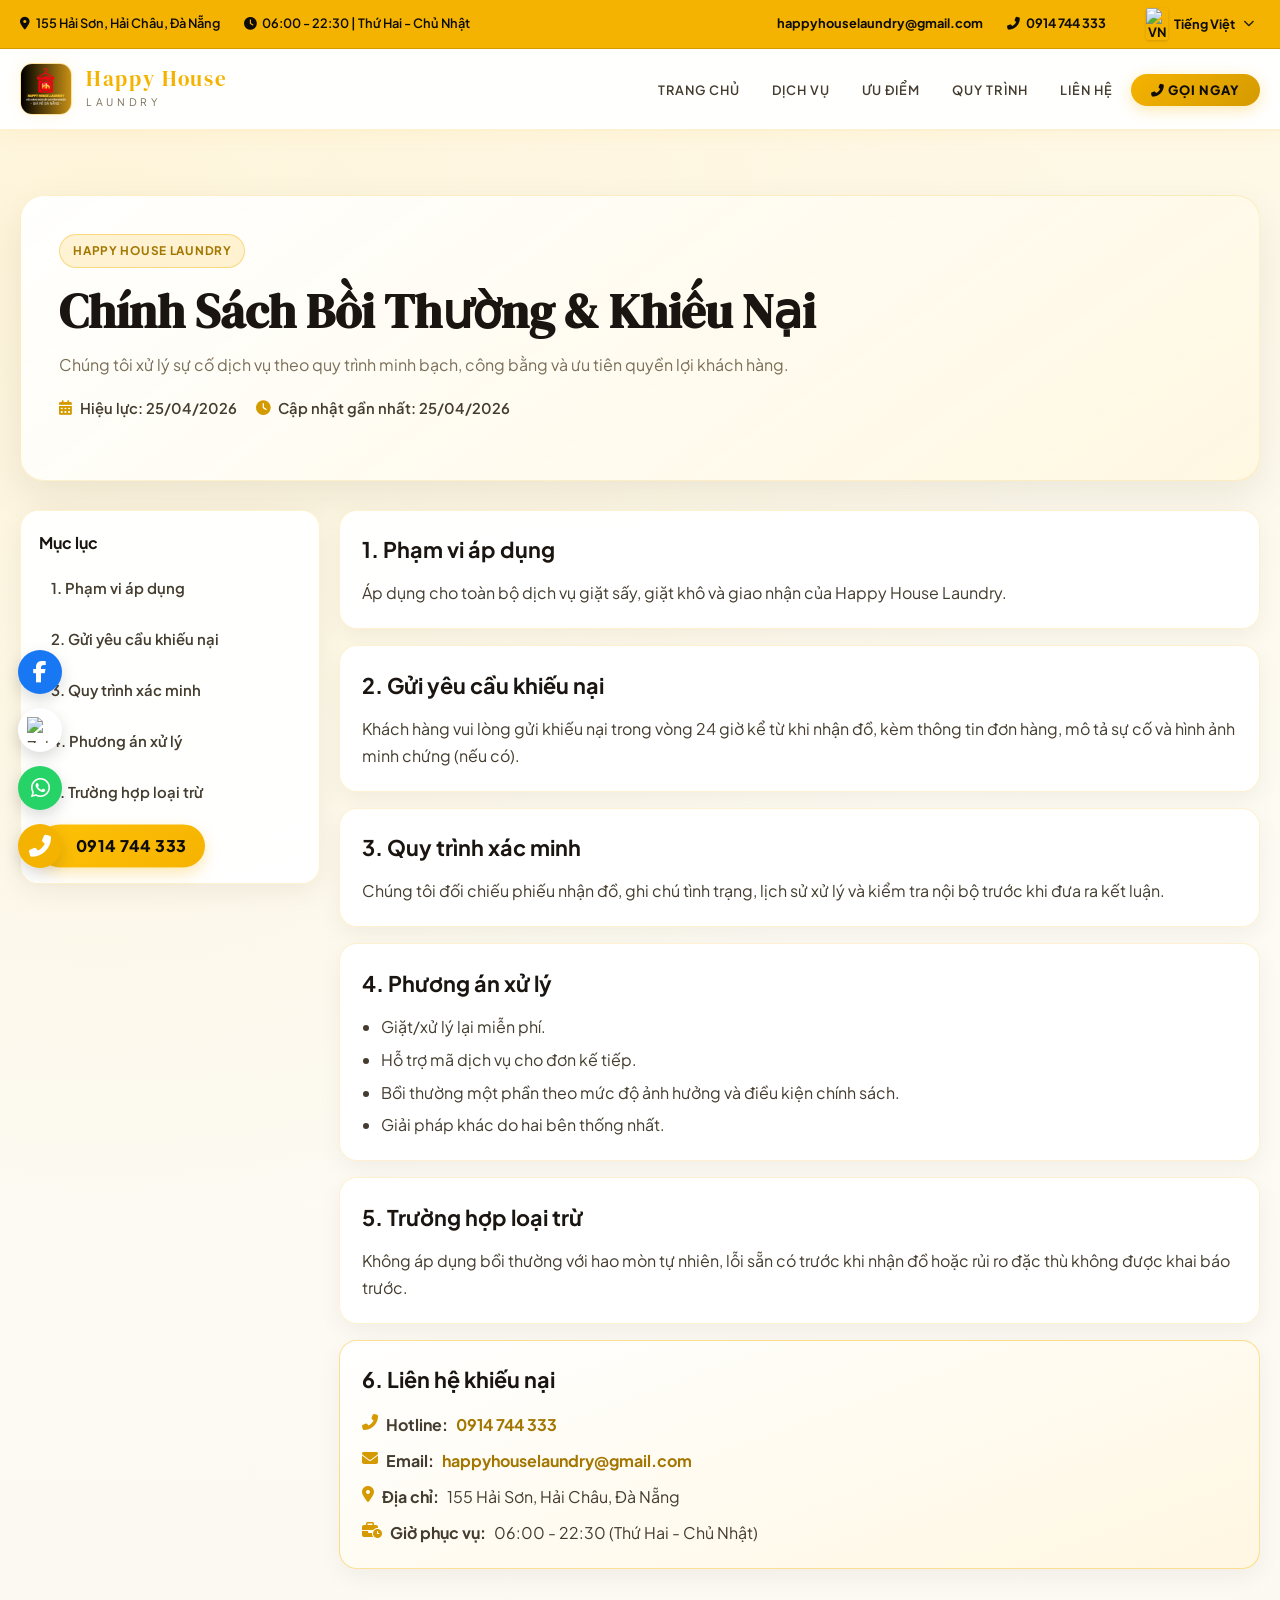
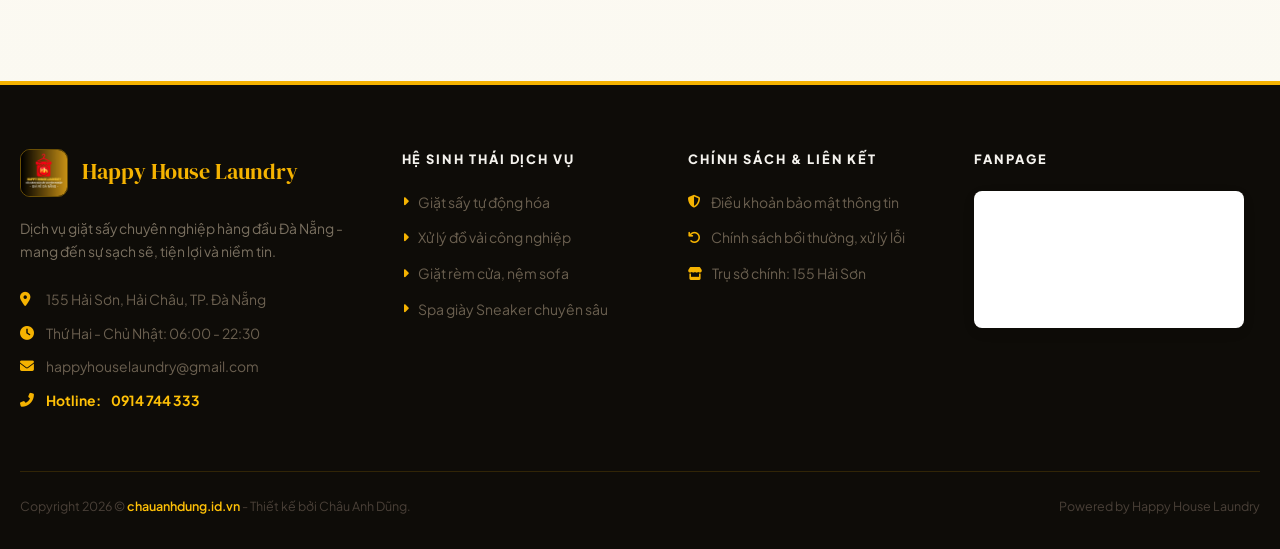
==== commit 24bdaf00: "toi uu SEO" ====
--- a/compensation-claims-policy-vi.html
+++ b/compensation-claims-policy-vi.html
@@ -9,6 +9,7 @@
     <link rel="canonical" href="https://happyhouselaundry.com/compensation-claims-policy-vi.html">
     <link rel="alternate" hreflang="vi" href="https://happyhouselaundry.com/compensation-claims-policy-vi.html">
     <link rel="alternate" hreflang="en" href="https://happyhouselaundry.com/compensation-claims-policy.html">
+    <link rel="alternate" hreflang="x-default" href="https://happyhouselaundry.com/compensation-claims-policy-vi.html">
     <link rel="icon" type="image/png" sizes="32x32" href="/Picture/favicon-32x32.png">
     <link rel="apple-touch-icon" sizes="180x180" href="/Picture/apple-touch-icon.png">
     <link rel="preconnect" href="https://fonts.googleapis.com">
--- a/css/style.css
+++ b/css/style.css
@@ -169,8 +169,7 @@
 
 html {
     scroll-behavior: smooth;
-    overflow-x: hidden;
-    height: 100%;
+    overflow-x: clip;
 }
 
 body {
@@ -178,10 +177,10 @@
     background-color: var(--white);
     color: var(--text-secondary);
     line-height: 1.7;
-    overflow-x: hidden;
+    overflow-x: clip;
     margin: 0;
     padding: 0;
-    min-height: 100%;
+    min-height: 100vh;
     isolation: isolate;
 }
 
@@ -671,6 +670,59 @@
 
 .nav-links .nav-cta::after {
     display: none;
+}
+
+/* Nav Dropdown */
+.nav-dropdown {
+    position: relative;
+    display: inline-block;
+}
+
+.dropdown-menu {
+    position: absolute;
+    top: 100%;
+    left: 0;
+    min-width: 260px;
+    background: var(--white);
+    border-radius: 12px;
+    box-shadow: 0 10px 40px rgba(0, 0, 0, 0.08);
+    padding: 0.75rem 0;
+    opacity: 0;
+    visibility: hidden;
+    transform: translateY(10px);
+    transition: all 0.3s var(--ease-smooth);
+    z-index: 100;
+    border: 1px solid var(--border-subtle);
+}
+
+.nav-dropdown:hover .dropdown-menu,
+.nav-dropdown:focus-within .dropdown-menu {
+    opacity: 1;
+    visibility: visible;
+    transform: translateY(0);
+}
+
+.dropdown-menu li {
+    display: block;
+}
+
+.dropdown-menu a {
+    display: block;
+    padding: 0.75rem 1.5rem;
+    color: var(--text-secondary);
+    font-size: 0.9rem;
+    font-weight: 500;
+    text-transform: none;
+    transition: background 0.2s, color 0.2s;
+}
+
+.dropdown-menu a::after {
+    display: none;
+}
+
+.dropdown-menu a:hover {
+    background: var(--light-50);
+    color: var(--gold-600);
 }
 
 /* Mobile controls */
@@ -1229,38 +1281,77 @@
 }
 
 .pillar-card {
-    background: var(--dark-700);
-    border: 1.5px solid rgba(245, 179, 1, 0.20);
+    background: linear-gradient(145deg, var(--dark-700), var(--dark-800));
+    border: 1px solid rgba(245, 179, 1, 0.15);
     border-radius: 20px;
-    padding: 2rem;
+    padding: 2.5rem 2rem;
     text-align: center;
-    transition: border-color 0.3s, transform 0.3s, box-shadow 0.3s;
+    position: relative;
+    overflow: hidden;
+    z-index: 1;
+    transition: all 0.5s cubic-bezier(0.175, 0.885, 0.32, 1.275);
+}
+
+.pillar-card::before {
+    content: '';
+    position: absolute;
+    inset: 0;
+    background: radial-gradient(circle at top right, rgba(245, 179, 1, 0.15), transparent 70%);
+    opacity: 0;
+    transition: opacity 0.5s;
+    z-index: -1;
 }
 
 .pillar-card:hover {
     border-color: var(--gold-400);
-    transform: translateY(-6px);
-    box-shadow: 0 12px 40px rgba(245, 179, 1, 0.12), 0 0 0 1px var(--gold-300);
+    transform: translateY(-10px) scale(1.02);
+    box-shadow: 0 20px 40px rgba(0, 0, 0, 0.4), 0 0 20px rgba(245, 179, 1, 0.15);
+}
+
+.pillar-card:hover::before {
+    opacity: 1;
 }
 
 .pillar-icon {
-    width: 58px;
-    height: 58px;
-    border-radius: 14px;
-    background: var(--gold-100);
-    border: 1.5px solid var(--gold-300);
-    color: var(--gold-600);
+    width: 68px;
+    height: 68px;
+    border-radius: 50%;
+    background: rgba(245, 179, 1, 0.08);
+    border: 1px solid rgba(245, 179, 1, 0.3);
+    color: var(--gold-500);
     display: flex;
     align-items: center;
     justify-content: center;
-    font-size: 1.5rem;
-    margin: 0 auto 1.25rem;
-    transition: background 0.3s, box-shadow 0.3s;
+    font-size: 1.75rem;
+    margin: 0 auto 1.5rem;
+    position: relative;
+    overflow: hidden;
+    transition: all 0.6s cubic-bezier(0.175, 0.885, 0.32, 1.275);
+}
+
+.pillar-icon::after {
+    content: '';
+    position: absolute;
+    top: 0;
+    left: -100%;
+    width: 50%;
+    height: 100%;
+    background: linear-gradient(to right, transparent, rgba(255, 255, 255, 0.4), transparent);
+    transform: skewX(-25deg);
+    transition: 0.6s ease-in-out;
 }
 
 .pillar-card:hover .pillar-icon {
-    background: var(--gold-200);
-    box-shadow: 0 0 20px var(--gold-glow);
+    background: var(--gold-500);
+    color: var(--dark-950);
+    transform: rotateY(360deg);
+    box-shadow: 0 0 30px var(--gold-glow);
+    border-color: var(--gold-400);
+}
+
+.pillar-card:hover .pillar-icon::after {
+    left: 200%;
+    transition-delay: 0.1s;
 }
 
 .pillar-title {
@@ -1280,7 +1371,7 @@
    SERVICES SECTION
    ============================================================ */
 .services-section {
-    background: var(--light-50);
+    background: var(--white);
 }
 
 .services-grid {
@@ -1363,6 +1454,558 @@
 }
 
 /* ============================================================
+   REVIEWS SECTION — REDESIGNED v2
+   ============================================================ */
+.reviews-section {
+    position: relative;
+    color: var(--text-secondary);
+    background:
+        radial-gradient(ellipse 120% 80% at 100% 0%, rgba(245, 179, 1, 0.12) 0%, transparent 55%),
+        radial-gradient(ellipse 100% 60% at 0% 100%, rgba(163, 118, 0, 0.08) 0%, transparent 50%),
+        linear-gradient(165deg, var(--gold-100) 0%, var(--off-white) 40%, var(--white) 100%);
+    overflow: hidden;
+}
+
+.reviews-section::before {
+    content: '';
+    position: absolute;
+    inset: 0;
+    pointer-events: none;
+    z-index: 0;
+    background: linear-gradient(135deg, rgba(245, 179, 1, 0.06) 0%, transparent 42%, rgba(212, 154, 0, 0.05) 100%);
+}
+
+.reviews-section .container {
+    position: relative;
+    z-index: 1;
+}
+
+/* ── Cards Grid ── */
+.reviews-cards {
+    display: grid;
+    grid-template-columns: repeat(3, 1fr);
+    gap: 1.5rem;
+    margin-bottom: 2.5rem;
+}
+
+.review-card {
+    background: var(--white);
+    border: 1px solid var(--border-subtle);
+    border-radius: 20px;
+    padding: 1.75rem 1.5rem 1.5rem;
+    box-shadow: 0 8px 28px rgba(14, 12, 8, 0.06);
+    transition: transform 0.35s var(--ease-smooth), border-color 0.35s ease, box-shadow 0.35s ease;
+    position: relative;
+    overflow: hidden;
+    display: flex;
+    flex-direction: column;
+}
+
+/* ✅ FIX: accent bar — left:0, right:0 full width + radius đúng hướng */
+.review-card::before {
+    content: '';
+    position: absolute;
+    top: 0;
+    left: 0;
+    right: 0;
+    height: 4px;
+    background: linear-gradient(90deg, var(--gold-500), var(--gold-300), var(--gold-500));
+    background-size: 200% 100%;
+    animation: shimmer 3s ease infinite;
+    border-radius: 20px 20px 0 0;
+    /* ← radius đúng hướng */
+    z-index: 1;
+}
+
+/* Decorative quote mark */
+.review-card::after {
+    content: '\201C';
+    position: absolute;
+    top: 0.75rem;
+    right: 1.25rem;
+    font-family: var(--font-display);
+    font-size: 5rem;
+    line-height: 1;
+    color: var(--gold-200);
+    pointer-events: none;
+    user-select: none;
+    z-index: 0;
+}
+
+.review-card:hover {
+    transform: translateY(-6px);
+    border-color: var(--border-medium);
+    box-shadow: 0 20px 48px rgba(245, 179, 1, 0.14), 0 4px 16px rgba(14, 12, 8, 0.08);
+}
+
+.review-stars {
+    color: var(--gold-500);
+    font-size: 0.85rem;
+    letter-spacing: 0.06em;
+    margin-bottom: 1rem;
+    display: flex;
+    gap: 2px;
+    position: relative;
+    z-index: 1;
+}
+
+.review-quote {
+    font-size: 0.95rem;
+    line-height: 1.75;
+    color: var(--text-secondary);
+    font-style: italic;
+    flex: 1;
+    margin-bottom: 1.25rem;
+    position: relative;
+    z-index: 1;
+}
+
+/* Author footer */
+.review-footer {
+    display: flex;
+    align-items: center;
+    gap: 0.75rem;
+    margin-top: auto;
+    padding-top: 1rem;
+    border-top: 1px solid var(--light-200);
+    position: relative;
+    z-index: 1;
+}
+
+.review-avatar {
+    width: 40px;
+    height: 40px;
+    border-radius: 50%;
+    background: linear-gradient(135deg, var(--gold-400), var(--gold-600));
+    color: var(--dark-950);
+    display: flex;
+    align-items: center;
+    justify-content: center;
+    font-weight: 800;
+    font-size: 0.85rem;
+    flex-shrink: 0;
+    box-shadow: 0 2px 8px var(--gold-glow-sm);
+    font-family: var(--font-body);
+}
+
+.review-author-info {
+    flex: 1;
+    min-width: 0;
+}
+
+.review-author {
+    font-weight: 700;
+    font-size: 0.92rem;
+    color: var(--text-primary);
+    display: block;
+    margin-bottom: 0.2rem;
+}
+
+.review-source {
+    font-size: 0.72rem;
+    font-weight: 600;
+    letter-spacing: 0.06em;
+    text-transform: uppercase;
+    color: var(--text-muted);
+}
+
+.review-google-badge {
+    display: inline-flex;
+    align-items: center;
+    gap: 0.3rem;
+    font-size: 0.68rem;
+    font-weight: 700;
+    color: #5f6368;
+    padding: 0.2rem 0.5rem;
+    border-radius: 6px;
+    background: #f8f9fa;
+    border: 1px solid #e0e0e0;
+    margin-top: 0.25rem;
+    letter-spacing: 0.04em;
+}
+
+/* ── Gallery ── */
+.reviews-gallery {
+    position: relative;
+    background: var(--white);
+    border: 1px solid var(--border-subtle);
+    border-radius: 24px;
+    padding: 1.75rem 1.5rem 1.5rem;
+    box-shadow: 0 10px 40px rgba(14, 12, 8, 0.05);
+    overflow: hidden;
+}
+
+.reviews-gallery::before {
+    content: '';
+    position: absolute;
+    top: 0;
+    left: 0;
+    right: 0;
+    height: 4px;
+    background: linear-gradient(90deg, var(--gold-400), var(--gold-600), var(--gold-400));
+    background-size: 200% 100%;
+    animation: shimmer 2.5s ease infinite;
+    border-radius: 24px 24px 0 0;
+    z-index: 1;
+}
+
+.reviews-gallery-head {
+    display: flex;
+    align-items: center;
+    justify-content: space-between;
+    gap: 1rem;
+    margin-bottom: 1.25rem;
+    padding-top: 0.25rem;
+}
+
+.reviews-gallery-head h3 {
+    font-family: var(--font-display);
+    font-size: 1.05rem;
+    color: var(--text-primary);
+    margin: 0;
+    line-height: 1.4;
+}
+
+.reviews-gallery-controls {
+    display: flex;
+    gap: 0.5rem;
+    flex-shrink: 0;
+}
+
+.review-scroll-btn {
+    width: 42px;
+    height: 42px;
+    border-radius: 12px;
+    border: 1px solid var(--border-subtle);
+    background: var(--off-white);
+    color: var(--dark-800);
+    cursor: pointer;
+    display: inline-flex;
+    align-items: center;
+    justify-content: center;
+    font-size: 0.85rem;
+    transition: all 0.25s var(--ease-smooth);
+}
+
+.review-scroll-btn:hover {
+    transform: translateY(-2px);
+    border-color: var(--gold-500);
+    background: linear-gradient(135deg, var(--gold-500), var(--gold-600));
+    color: var(--dark-950);
+    box-shadow: 0 6px 16px var(--gold-glow-sm);
+}
+
+.reviews-track-wrap {
+    position: relative;
+    margin: 0 -0.1rem;
+}
+
+.reviews-track-wrap::before,
+.reviews-track-wrap::after {
+    display: none;
+}
+
+.reviews-track {
+    display: grid;
+    grid-auto-flow: column;
+    grid-auto-columns: 168px;
+    gap: 0.75rem;
+    overflow-x: auto;
+    padding: 0.5rem 0.25rem 0.875rem;
+    scroll-snap-type: x mandatory;
+    scrollbar-width: thin;
+    scrollbar-color: var(--gold-500) var(--light-200);
+    -webkit-overflow-scrolling: touch;
+}
+
+.reviews-track::-webkit-scrollbar {
+    height: 6px;
+}
+
+.reviews-track::-webkit-scrollbar-track {
+    background: var(--light-200);
+    border-radius: 10px;
+}
+
+.reviews-track::-webkit-scrollbar-thumb {
+    background: linear-gradient(90deg, var(--gold-500), var(--gold-600));
+    border-radius: 10px;
+}
+
+.review-shot {
+    margin: 0;
+    border-radius: 14px;
+    overflow: hidden;
+    border: 1px solid var(--border-subtle);
+    background: var(--dark-900);
+    box-shadow: 0 4px 16px rgba(14, 12, 8, 0.10);
+    scroll-snap-align: start;
+    transition: border-color 0.3s ease, box-shadow 0.3s ease, transform 0.3s ease;
+    aspect-ratio: 1 / 1;
+    position: relative;
+    cursor: zoom-in;
+    flex-shrink: 0;
+}
+
+.review-shot:hover {
+    border-color: rgba(245, 179, 1, 0.55);
+    box-shadow: 0 10px 28px rgba(245, 179, 1, 0.16);
+    transform: translateY(-4px) scale(1.02);
+}
+
+.review-shot img {
+    width: 100%;
+    height: 100%;
+    object-fit: cover;
+    object-position: center top;
+    display: block;
+    padding: 0;
+    transition: transform 0.5s var(--ease-smooth), filter 0.3s ease;
+    filter: brightness(0.97);
+}
+
+.review-shot:hover img {
+    transform: scale(1.07);
+    filter: brightness(1.03);
+}
+
+/* ── Responsive ── */
+@media (max-width: 1024px) {
+    .reviews-cards {
+        grid-template-columns: 1fr;
+        gap: 1rem;
+    }
+}
+
+@media (max-width: 768px) {
+    .review-card {
+        padding: 1.5rem 1.25rem 1.25rem;
+    }
+
+    .reviews-gallery {
+        padding: 1.25rem 1rem 1rem;
+        border-radius: 18px;
+    }
+
+    .reviews-gallery-head {
+        flex-direction: column;
+        align-items: flex-start;
+        gap: 0.75rem;
+    }
+
+    .reviews-gallery-head h3 {
+        font-size: 0.95rem;
+    }
+
+    .reviews-track {
+        grid-auto-columns: 148px;
+        gap: 0.6rem;
+    }
+
+    .review-shot {
+        border-radius: 12px;
+    }
+}
+
+@media (max-width: 480px) {
+    .reviews-section .section-header h2 {
+        font-size: clamp(1.55rem, 7vw, 2rem);
+    }
+
+    .review-card {
+        padding: 1.25rem 1rem 1rem;
+    }
+
+    .review-quote {
+        font-size: 0.9rem;
+    }
+
+    .reviews-track {
+        grid-auto-columns: 132px;
+        gap: 0.5rem;
+    }
+}
+
+@media (prefers-reduced-motion: reduce) {
+
+    .review-card,
+    .review-shot img,
+    .review-scroll-btn {
+        transition: none !important;
+    }
+
+    .reviews-gallery::before,
+    .review-card::before {
+        animation: none !important;
+    }
+}
+
+/* ============================================================
+   PRICING SECTION
+   ============================================================ */
+.pricing-section {
+    background: linear-gradient(to bottom, var(--light-50) 0%, var(--white) 100%);
+}
+
+.pricing-menu-wrapper {
+    max-width: 850px;
+    margin: 0 auto 3rem auto;
+    background: var(--white);
+    padding: 3rem;
+    border-radius: 20px;
+    box-shadow: 0 10px 40px rgba(0, 0, 0, 0.05);
+    border: 1px solid var(--border-subtle);
+    position: relative;
+    overflow: hidden;
+}
+
+.pricing-menu-wrapper::before {
+    content: '';
+    position: absolute;
+    top: 0;
+    left: 0;
+    width: 100%;
+    height: 4px;
+    background: linear-gradient(90deg, var(--gold-400), var(--gold-600));
+}
+
+.pricing-list {
+    display: flex;
+    flex-direction: column;
+    gap: 1.5rem;
+}
+
+.pricing-item-group {
+    display: flex;
+    flex-direction: column;
+    gap: 0.25rem;
+    transition: transform 0.3s ease;
+}
+
+.pricing-item-group:hover {
+    transform: translateX(5px);
+}
+
+.pricing-item {
+    display: flex;
+    align-items: flex-end;
+    width: 100%;
+}
+
+.pricing-item-name {
+    font-size: 1.15rem;
+    font-weight: 700;
+    color: var(--text-primary);
+    white-space: nowrap;
+    transition: color 0.3s ease;
+}
+
+.pricing-item-group:hover .pricing-item-name {
+    color: var(--gold-600);
+}
+
+.pricing-item-dots {
+    flex-grow: 1;
+    border-bottom: 1px solid var(--light-300);
+    margin: 0 1rem;
+    position: relative;
+    top: -6px;
+    opacity: 0.5;
+}
+
+.pricing-item-price {
+    font-family: var(--font-display);
+    font-size: 1.15rem;
+    font-weight: 700;
+    color: var(--gold-600);
+    white-space: nowrap;
+}
+
+.pricing-item-desc {
+    font-size: 0.85rem;
+    color: var(--text-muted);
+    font-style: italic;
+}
+
+/* Pricing Rules / Notes */
+.pricing-rules {
+    max-width: 850px;
+    margin: 0 auto;
+    background: var(--white);
+    border-radius: 20px;
+    padding: 2.5rem;
+    position: relative;
+    box-shadow: 0 10px 40px rgba(0, 0, 0, 0.05);
+}
+
+.pricing-rules::before {
+    content: '\f06a';
+    /* Exclamation circle */
+    font-family: "Font Awesome 5 Free";
+    font-weight: 900;
+    position: absolute;
+    top: -20px;
+    left: 2.5rem;
+    width: 44px;
+    height: 44px;
+    background: linear-gradient(135deg, var(--gold-400), var(--gold-600));
+    color: var(--dark-950);
+    border-radius: 50%;
+    display: flex;
+    align-items: center;
+    justify-content: center;
+    font-size: 1.3rem;
+    box-shadow: 0 6px 15px rgba(245, 179, 1, 0.3);
+}
+
+.pricing-rules h3 {
+    font-family: var(--font-display);
+    font-size: 1.4rem;
+    color: var(--dark-950);
+    margin-bottom: 1.5rem;
+}
+
+.pricing-rules ul {
+    list-style: none;
+    display: grid;
+    grid-template-columns: 1fr 1fr;
+    gap: 1.5rem;
+}
+
+.pricing-rules li {
+    display: flex;
+    align-items: flex-start;
+    gap: 1rem;
+    font-size: 0.95rem;
+    color: var(--text-secondary);
+    background: var(--light-50);
+    padding: 1.5rem;
+    border-radius: 12px;
+    transition: transform 0.3s ease, box-shadow 0.3s ease, background 0.3s ease;
+}
+
+.pricing-rules li:hover {
+    transform: translateY(-4px);
+    box-shadow: 0 10px 25px rgba(0, 0, 0, 0.06);
+    background: var(--white);
+}
+
+.rule-num {
+    display: flex;
+    align-items: center;
+    justify-content: center;
+    width: 26px;
+    height: 26px;
+    border-radius: 50%;
+    background: rgba(245, 179, 1, 0.2);
+    color: var(--gold-600);
+    font-weight: 800;
+    font-size: 0.85rem;
+    flex-shrink: 0;
+    margin-top: 0.1rem;
+}
+
+/* ============================================================
    WHY CHOOSE US
    ============================================================ */
 .why-section {
@@ -1381,6 +2024,20 @@
     flex-direction: column;
     align-items: center;
     gap: 2rem;
+    position: relative;
+}
+
+/* Glowing Aura Behind Orbit */
+.why-orbit-wrap::before {
+    content: '';
+    position: absolute;
+    width: 320px;
+    height: 320px;
+    background: radial-gradient(circle, rgba(245, 179, 1, 0.15) 0%, transparent 70%);
+    border-radius: 50%;
+    z-index: 0;
+    top: -20px;
+    animation: pulse-glow 4s ease-in-out infinite;
 }
 
 .orbit-ring {
@@ -1388,20 +2045,39 @@
     width: 280px;
     height: 280px;
     border-radius: 50%;
-    border: 2px solid var(--gold-200);
     display: flex;
     align-items: center;
     justify-content: center;
-    background: var(--gold-100);
-}
-
+    background: transparent;
+    z-index: 1;
+    /* Clean glassmorphic concentric rings */
+    box-shadow:
+        inset 0 0 0 1px rgba(245, 179, 1, 0.15),
+        0 0 0 1px rgba(245, 179, 1, 0.15),
+        0 0 40px rgba(245, 179, 1, 0.05);
+}
+
+/* Outer rotating dashed ring */
 .orbit-ring::before {
     content: '';
     position: absolute;
-    inset: -4px;
+    inset: -15px;
     border-radius: 50%;
-    border: 2px dashed var(--gold-400);
-    animation: spin-slow 25s linear infinite;
+    border: 1px dashed rgba(245, 179, 1, 0.5);
+    animation: orbit-spin-slow 20s linear infinite;
+}
+
+/* Inner rotating solid ring with glowing dots */
+.orbit-ring::after {
+    content: '';
+    position: absolute;
+    inset: -30px;
+    border-radius: 50%;
+    border: 1px solid rgba(245, 179, 1, 0.1);
+    border-top: 2px solid var(--gold-500);
+    border-bottom: 2px solid var(--gold-500);
+    box-shadow: 0 -5px 15px rgba(245, 179, 1, 0.3), 0 5px 15px rgba(245, 179, 1, 0.3);
+    animation: orbit-spin-reverse 15s linear infinite;
 }
 
 .orbit-core {
@@ -1411,17 +2087,60 @@
     border: 3px solid var(--gold-400);
     overflow: hidden;
     z-index: 2;
+    background: var(--white);
     box-shadow: 0 0 40px var(--gold-glow);
+    position: relative;
 }
 
 .orbit-core img {
     width: 100%;
     height: 100%;
     object-fit: cover;
+    transition: transform 0.6s var(--ease-smooth);
+}
+
+.why-orbit-wrap:hover .orbit-core img {
+    transform: scale(1.12);
+}
+
+/* Orbit Keyframes */
+@keyframes orbit-spin-slow {
+    0% {
+        transform: rotate(0deg);
+    }
+
+    100% {
+        transform: rotate(360deg);
+    }
+}
+
+@keyframes orbit-spin-reverse {
+    0% {
+        transform: rotate(360deg);
+    }
+
+    100% {
+        transform: rotate(0deg);
+    }
+}
+
+@keyframes pulse-glow {
+
+    0%,
+    100% {
+        opacity: 0.6;
+        transform: scale(0.95);
+    }
+
+    50% {
+        opacity: 1;
+        transform: scale(1.05);
+    }
 }
 
 .orbit-caption {
     text-align: center;
+    z-index: 2;
 }
 
 .orbit-caption h3 {
@@ -1559,25 +2278,39 @@
    CTA BANNER
    ============================================================ */
 .cta-banner {
-    background: linear-gradient(135deg, var(--gold-500) 0%, var(--gold-400) 50%, var(--gold-600) 100%);
+    background: linear-gradient(-45deg, var(--gold-600), var(--gold-400), var(--gold-500), #ffc107);
+    background-size: 300% 300%;
+    animation: cta-gradient-shift 12s ease infinite;
     border-radius: 24px;
     padding: 4rem;
     text-align: center;
     position: relative;
     overflow: hidden;
     box-shadow: 0 20px 60px rgba(245, 179, 1, 0.30);
+    z-index: 1;
 }
 
 .cta-banner::before {
     content: '';
     position: absolute;
-    top: -60px;
-    left: 50%;
-    transform: translateX(-50%);
-    width: 500px;
-    height: 300px;
-    background: radial-gradient(ellipse, rgba(255, 255, 255, 0.20) 0%, transparent 70%);
-    pointer-events: none;
+    inset: 0;
+    background: url('data:image/svg+xml;utf8,<svg width="40" height="40" viewBox="0 0 40 40" xmlns="http://www.w3.org/2000/svg"><circle cx="2" cy="2" r="1.5" fill="rgba(255,255,255,0.15)"/></svg>') repeat;
+    z-index: -1;
+    opacity: 0.7;
+}
+
+@keyframes cta-gradient-shift {
+    0% {
+        background-position: 0% 50%;
+    }
+
+    50% {
+        background-position: 100% 50%;
+    }
+
+    100% {
+        background-position: 0% 50%;
+    }
 }
 
 .cta-banner h2 {
@@ -1604,23 +2337,48 @@
 .cta-banner .btn-primary {
     background: var(--dark-950);
     color: var(--gold-400);
-    box-shadow: 0 4px 20px rgba(0, 0, 0, 0.35);
+    box-shadow: 0 8px 25px rgba(0, 0, 0, 0.35);
+    border: none;
 }
 
 .cta-banner .btn-primary:hover {
     background: var(--dark-800);
-    box-shadow: 0 8px 30px rgba(0, 0, 0, 0.4);
-}
-
-.cta-banner .btn-outline {
-    background: rgba(255, 255, 255, 0.20);
-    color: var(--dark-950);
-    border: 2px solid rgba(0, 0, 0, 0.25);
-}
-
-.cta-banner .btn-outline:hover {
-    background: rgba(255, 255, 255, 0.35);
-    border-color: rgba(0, 0, 0, 0.35);
+    transform: translateY(-4px);
+    box-shadow: 0 12px 35px rgba(0, 0, 0, 0.45);
+}
+
+.cta-banner .btn-zalo {
+    background: #ffffff;
+    color: #0068ff;
+    border: none;
+    box-shadow: 0 8px 25px rgba(0, 104, 255, 0.25);
+    font-weight: 700;
+}
+
+.cta-banner .btn-zalo:hover {
+    transform: translateY(-4px);
+    box-shadow: 0 12px 35px rgba(0, 104, 255, 0.35);
+}
+
+.cta-banner .btn-icon-img {
+    width: 22px;
+    height: 22px;
+    margin-right: 0.4rem;
+    object-fit: contain;
+}
+
+.cta-banner .btn-whatsapp {
+    background: #25D366;
+    color: #ffffff;
+    border: none;
+    box-shadow: 0 8px 25px rgba(37, 211, 102, 0.3);
+    font-weight: 700;
+}
+
+.cta-banner .btn-whatsapp:hover {
+    background: #20bd5a;
+    transform: translateY(-4px);
+    box-shadow: 0 12px 35px rgba(37, 211, 102, 0.45);
 }
 
 /* ============================================================
@@ -2265,6 +3023,11 @@
         align-items: center;
     }
 
+    .why-orbit-wrap::before {
+        width: 240px;
+        height: 240px;
+    }
+
     .orbit-ring {
         width: 200px;
         height: 200px;
@@ -2556,6 +3319,169 @@
 
     .cta-banner {
         padding: 1.75rem 0.875rem;
+    }
+}
+
+/* ============================================================
+   PRICING SECTION
+   ============================================================ */
+.pricing-section {
+    background: var(--light-50);
+    position: relative;
+}
+
+.pricing-menu-wrapper {
+    max-width: 900px;
+    margin: 0 auto 3rem auto;
+    background: var(--white);
+    border-radius: 24px;
+    padding: 3.5rem;
+    box-shadow: 0 20px 60px rgba(0, 0, 0, 0.05);
+    border: 1px solid var(--border-subtle);
+    position: relative;
+    overflow: hidden;
+}
+
+.pricing-menu-wrapper::before {
+    content: '';
+    position: absolute;
+    top: 0;
+    left: 0;
+    width: 100%;
+    height: 6px;
+    background: linear-gradient(90deg, var(--gold-400), var(--gold-600));
+}
+
+.pricing-list {
+    display: flex;
+    flex-direction: column;
+    gap: 1.75rem;
+}
+
+.pricing-item-group {
+    display: flex;
+    flex-direction: column;
+}
+
+.pricing-item {
+    display: flex;
+    align-items: baseline;
+    justify-content: space-between;
+    gap: 1rem;
+}
+
+.pricing-item-name {
+    font-size: 1.15rem;
+    font-weight: 700;
+    color: var(--text-primary);
+    margin: 0;
+    white-space: nowrap;
+}
+
+.pricing-item-dots {
+    flex-grow: 1;
+    border-bottom: 2px dotted var(--border-medium);
+    opacity: 0.6;
+    position: relative;
+    top: -4px;
+}
+
+.pricing-item-price {
+    font-family: var(--font-display);
+    font-size: 1.25rem;
+    font-weight: 700;
+    color: var(--gold-600);
+    white-space: nowrap;
+}
+
+.pricing-item-desc {
+    font-size: 0.9rem;
+    color: var(--text-muted);
+    margin-top: 0.35rem;
+    font-style: italic;
+}
+
+.pricing-rules {
+    background: linear-gradient(180deg, #fffdf7 0%, #ffffff 100%);
+    border: 1px solid rgba(216, 168, 47, 0.32);
+    border-left: 6px solid var(--gold-500);
+    border-radius: 20px;
+    box-shadow: 0 14px 34px rgba(25, 24, 22, 0.08);
+    padding: 2.1rem 2rem;
+    max-width: 760px;
+    margin: 0 auto;
+    text-align: left;
+}
+
+.pricing-rules::before {
+    display: none;
+}
+
+.pricing-rules h3 {
+    margin-bottom: 1.35rem;
+    font-family: var(--font-display);
+    font-size: 1.55rem;
+    text-align: center;
+}
+
+.pricing-rules ul {
+    list-style: none;
+    display: grid;
+    gap: 0.9rem;
+    margin: 0;
+    padding: 0;
+}
+
+.pricing-rules li {
+    font-weight: 500;
+    color: var(--text-secondary);
+    display: flex;
+    align-items: flex-start;
+    gap: 0.8rem;
+    background: rgba(255, 255, 255, 0.9);
+    border: 1px solid rgba(216, 168, 47, 0.2);
+    border-radius: 12px;
+    padding: 0.95rem 1rem;
+}
+
+.pricing-rules li span:last-child {
+    line-height: 1.6;
+}
+
+.rule-num {
+    width: auto;
+    height: auto;
+    background: transparent;
+    color: var(--gold-700);
+    font-weight: 800;
+    font-size: 1rem;
+    margin-top: 0.05rem;
+}
+
+@media (max-width: 768px) {
+    .pricing-menu-wrapper {
+        padding: 2rem 1.5rem;
+        border-radius: 16px;
+    }
+
+    .pricing-item {
+        flex-direction: column;
+        align-items: flex-start;
+        gap: 0.25rem;
+    }
+
+    .pricing-item-dots {
+        display: none;
+    }
+
+    .pricing-item-name {
+        white-space: normal;
+        margin-bottom: 0.25rem;
+    }
+
+    .pricing-item-price {
+        font-size: 1.15rem;
+        align-self: flex-start;
     }
 }
 
@@ -2765,25 +3691,344 @@
         width: 100%;
         justify-content: center;
     }
+
+    .pricing-menu-wrapper {
+        padding: 2rem 1.5rem;
+    }
+
+    .pricing-item-name,
+    .pricing-item-price {
+        font-size: 1.05rem;
+    }
+
+    .pricing-rules {
+        padding: 1.4rem 1.2rem;
+        border-left-width: 4px;
+    }
+
+    .pricing-rules ul {
+        grid-template-columns: 1fr;
+        gap: 0.85rem;
+    }
+}
+
+@media (max-width: 1024px) {
+    .reviews-cards {
+        grid-template-columns: 1fr;
+        gap: 0.9rem;
+    }
+}
+
+@media (max-width: 768px) {
+    .reviews-gallery {
+        padding: 1rem;
+    }
+
+    .reviews-gallery-head {
+        flex-direction: column;
+        align-items: flex-start;
+    }
+
+    .reviews-track {
+        grid-auto-columns: 148px;
+        gap: 0.6rem;
+    }
+}
+
+@media (max-width: 480px) {
+    .reviews-section .section-header h2 {
+        font-size: clamp(1.55rem, 7vw, 2rem);
+    }
+
+    .review-card {
+        padding: 1.1rem 1rem;
+    }
+
+    .review-quote {
+        font-size: 0.87rem;
+    }
+
+    .reviews-track {
+        grid-auto-columns: 132px;
+        gap: 0.5rem;
+    }
+}
+
+@media (prefers-reduced-motion: reduce) {
+
+    .review-card,
+    .review-shot img,
+    .review-scroll-btn {
+        animation: none !important;
+        transition: none !important;
+    }
+
+    .reviews-gallery::before {
+        animation: none !important;
+    }
 }
 
 /* ============================================================
-   REDUCED MOTION
+   LIGHTBOX GALLERY — Premium Image Viewer
    ============================================================ */
+.review-shot {
+    cursor: zoom-in;
+    position: relative;
+}
+
+.review-shot .lb-zoom-hint {
+    position: absolute;
+    inset: 0;
+    background: rgba(0, 0, 0, 0);
+    display: flex;
+    align-items: center;
+    justify-content: center;
+    transition: background 0.3s var(--ease-smooth), opacity 0.3s;
+    opacity: 0;
+    border-radius: inherit;
+    z-index: 2;
+}
+
+.review-shot:hover .lb-zoom-hint {
+    background: rgba(0, 0, 0, 0.38);
+    opacity: 1;
+}
+
+.review-shot .lb-zoom-hint svg {
+    width: 36px;
+    height: 36px;
+    fill: none;
+    stroke: #fff;
+    stroke-width: 2;
+    stroke-linecap: round;
+    stroke-linejoin: round;
+    filter: drop-shadow(0 2px 6px rgba(0, 0, 0, 0.5));
+    transform: scale(0.8);
+    transition: transform 0.3s var(--ease-smooth);
+}
+
+.review-shot:hover .lb-zoom-hint svg {
+    transform: scale(1);
+}
+
+/* ── Overlay ── */
+.lb-overlay {
+    position: fixed;
+    inset: 0;
+    background: rgba(10, 8, 3, 0.94);
+    backdrop-filter: blur(20px);
+    -webkit-backdrop-filter: blur(20px);
+    z-index: 9990;
+    display: flex;
+    align-items: center;
+    justify-content: center;
+    opacity: 0;
+    pointer-events: none;
+    transition: opacity 0.35s var(--ease-smooth);
+}
+
+.lb-overlay.open {
+    opacity: 1;
+    pointer-events: all;
+}
+
+/* ── Main image ── */
+.lb-img-wrap {
+    position: relative;
+    display: flex;
+    align-items: center;
+    justify-content: center;
+}
+
+.lb-main-img {
+    max-width: min(88vw, 640px);
+    max-height: 78vh;
+    width: auto;
+    height: auto;
+    border-radius: 16px;
+    box-shadow: 0 32px 80px rgba(0, 0, 0, 0.7), 0 0 0 1px rgba(245, 179, 1, 0.15);
+    object-fit: contain;
+    transition: opacity 0.22s ease, transform 0.22s ease;
+    display: block;
+}
+
+.lb-main-img.fading {
+    opacity: 0;
+    transform: scale(0.97);
+}
+
+/* ── Close button ── */
+.lb-close-btn {
+    position: fixed;
+    top: 1.25rem;
+    right: 1.25rem;
+    width: 48px;
+    height: 48px;
+    border-radius: 50%;
+    background: rgba(255, 255, 255, 0.08);
+    border: 1.5px solid rgba(255, 255, 255, 0.18);
+    color: #fff;
+    font-size: 1.2rem;
+    cursor: pointer;
+    display: flex;
+    align-items: center;
+    justify-content: center;
+    transition: background 0.25s, transform 0.3s, border-color 0.25s;
+    z-index: 9999;
+    backdrop-filter: blur(8px);
+    -webkit-backdrop-filter: blur(8px);
+}
+
+.lb-close-btn:hover {
+    background: rgba(245, 179, 1, 0.22);
+    border-color: rgba(245, 179, 1, 0.5);
+    transform: rotate(90deg);
+}
+
+/* ── Nav arrows ── */
+.lb-nav-btn {
+    position: fixed;
+    top: 50%;
+    transform: translateY(-50%);
+    width: 52px;
+    height: 52px;
+    border-radius: 50%;
+    background: rgba(255, 255, 255, 0.07);
+    border: 1.5px solid rgba(255, 255, 255, 0.15);
+    color: #fff;
+    font-size: 1.3rem;
+    cursor: pointer;
+    display: flex;
+    align-items: center;
+    justify-content: center;
+    transition: all 0.25s var(--ease-smooth);
+    z-index: 9999;
+    backdrop-filter: blur(8px);
+    -webkit-backdrop-filter: blur(8px);
+    user-select: none;
+}
+
+.lb-nav-btn:hover {
+    background: rgba(245, 179, 1, 0.2);
+    border-color: rgba(245, 179, 1, 0.55);
+    box-shadow: 0 0 24px rgba(245, 179, 1, 0.18);
+    transform: translateY(-50%) scale(1.08);
+}
+
+.lb-nav-btn.lb-prev {
+    left: 1.25rem;
+}
+
+.lb-nav-btn.lb-next {
+    right: 1.25rem;
+}
+
+/* ── Footer: counter + dots ── */
+.lb-footer {
+    position: fixed;
+    bottom: 1.5rem;
+    left: 50%;
+    transform: translateX(-50%);
+    display: flex;
+    flex-direction: column;
+    align-items: center;
+    gap: 0.625rem;
+    z-index: 9999;
+}
+
+.lb-counter {
+    font-size: 0.78rem;
+    font-weight: 700;
+    letter-spacing: 0.15em;
+    color: rgba(255, 255, 255, 0.45);
+    text-transform: uppercase;
+}
+
+.lb-dots {
+    display: flex;
+    gap: 6px;
+    flex-wrap: wrap;
+    justify-content: center;
+    max-width: min(90vw, 320px);
+}
+
+.lb-dot {
+    width: 7px;
+    height: 7px;
+    border-radius: 50%;
+    background: rgba(255, 255, 255, 0.22);
+    border: none;
+    padding: 0;
+    cursor: pointer;
+    transition: all 0.25s var(--ease-smooth);
+}
+
+.lb-dot.active {
+    background: var(--gold-500);
+    transform: scale(1.45);
+    box-shadow: 0 0 8px rgba(245, 179, 1, 0.5);
+}
+
+.lb-dot:hover:not(.active) {
+    background: rgba(255, 255, 255, 0.5);
+}
+
+/* ── Mobile responsive ── */
+@media (max-width: 768px) {
+    .lb-main-img {
+        max-width: 92vw;
+        max-height: 70vh;
+        border-radius: 12px;
+    }
+
+    .lb-nav-btn {
+        width: 42px;
+        height: 42px;
+        font-size: 1rem;
+    }
+
+    .lb-nav-btn.lb-prev {
+        left: 0.5rem;
+    }
+
+    .lb-nav-btn.lb-next {
+        right: 0.5rem;
+    }
+
+    .lb-close-btn {
+        top: 0.875rem;
+        right: 0.875rem;
+        width: 42px;
+        height: 42px;
+    }
+
+    .lb-footer {
+        bottom: 1rem;
+    }
+}
+
+@media (max-width: 480px) {
+    .lb-main-img {
+        max-width: 96vw;
+        max-height: 65vh;
+        border-radius: 10px;
+    }
+
+    .lb-nav-btn {
+        width: 38px;
+        height: 38px;
+        font-size: 0.95rem;
+    }
+}
+
 @media (prefers-reduced-motion: reduce) {
 
-    *,
-    *::before,
-    *::after {
-        animation-duration: 0.01ms !important;
-        animation-iteration-count: 1 !important;
-        transition-duration: 0.01ms !important;
-    }
-
-    .reveal,
-    .reveal-left,
-    .reveal-right {
-        opacity: 1;
-        transform: none;
+    .lb-overlay,
+    .lb-main-img,
+    .lb-close-btn,
+    .lb-nav-btn,
+    .lb-dot {
+        transition: none !important;
+        animation: none !important;
     }
 }
